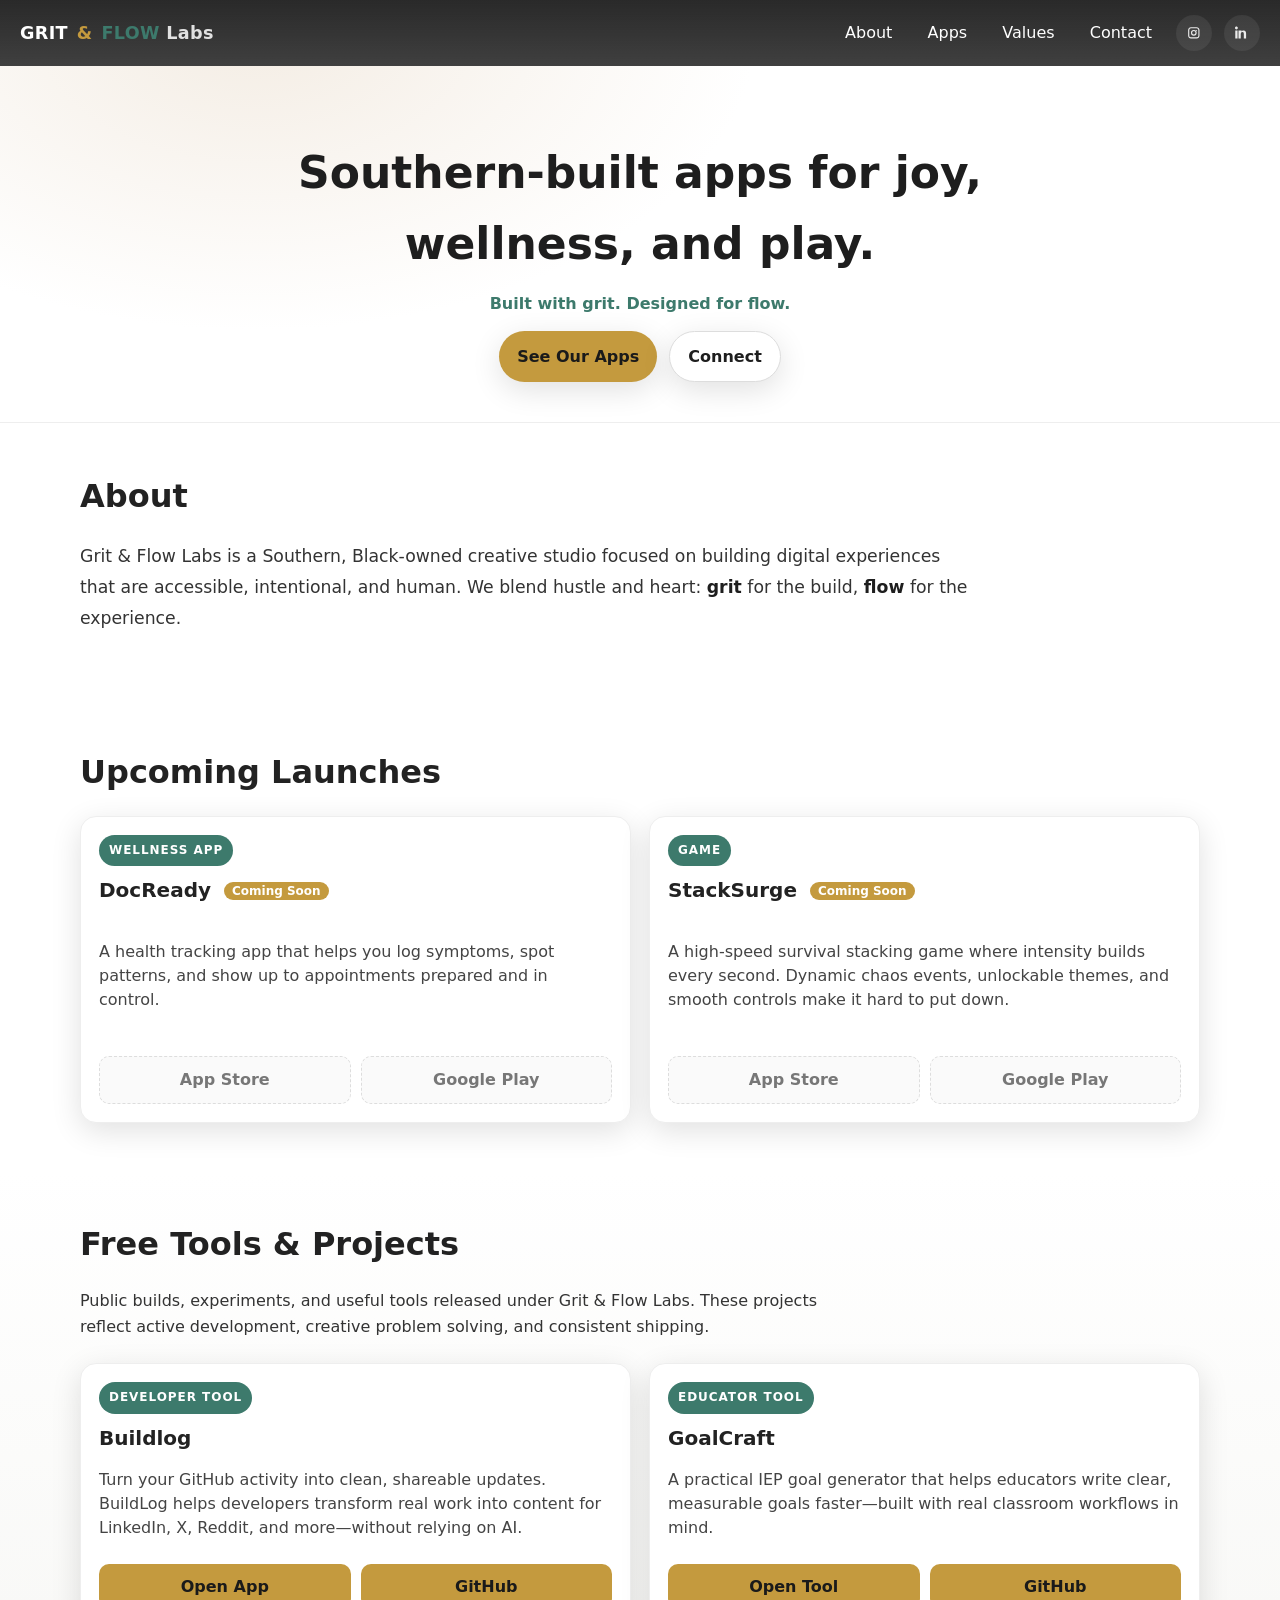
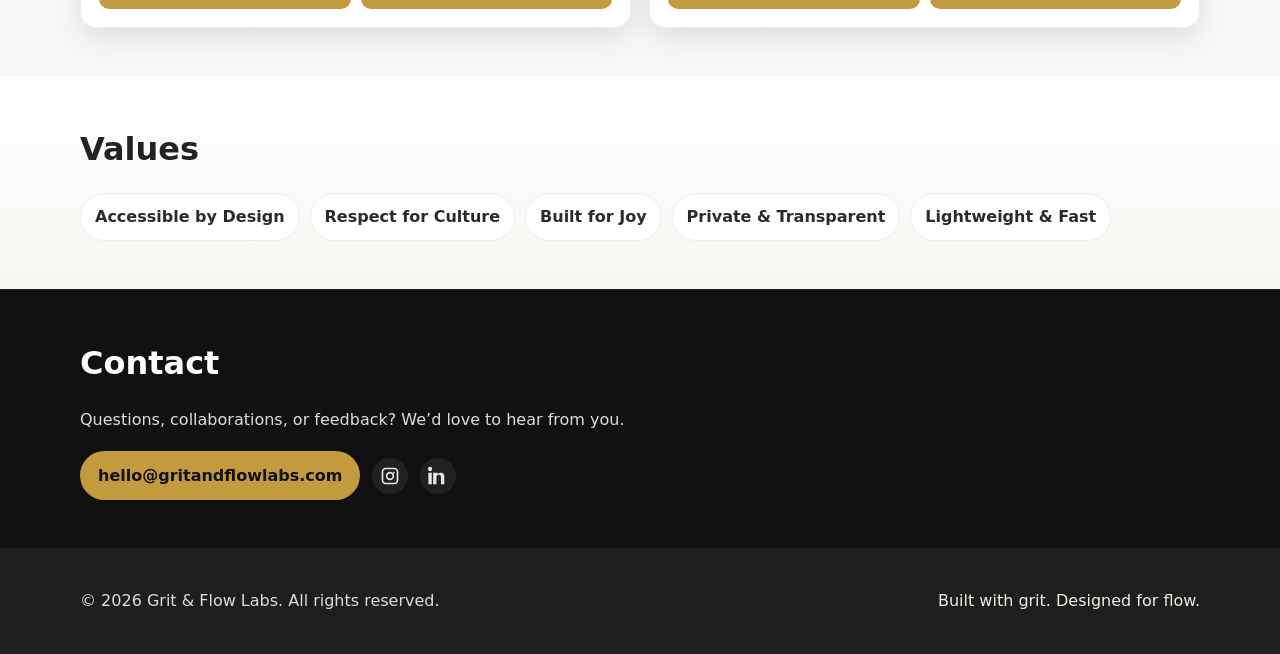
==== index.html @ 384235ba "Updated Goalcraft to live tool with links and active styling" ====
<!doctype html>
<html lang="en">
<head>
  <meta charset="utf-8" />
  <!-- Favicons / App Icons -->
<link rel="icon" type="image/png" sizes="32x32" href="favicon.png">
<link rel="icon" type="image/png" sizes="192x192" href="favicon.png">
<link rel="apple-touch-icon" href="favicon.png">
<meta name="theme-color" content="#1E1E1E">

  <meta name="viewport" content="width=device-width, initial-scale=1" />
  <title>Grit & Flow Labs</title>
  <meta name="description" content="Grit & Flow Labs — Southern-built apps for joy, wellness, and play. Built with grit. Designed for flow." />
  <meta property="og:title" content="Grit & Flow Labs" />
  <meta property="og:description" content="Built with grit. Designed for flow." />
  <meta property="og:type" content="website" />
  <meta property="og:image" content="icon-512.png" />
  <meta name="theme-color" content="#1E1E1E" />
  <link rel="icon" href="favicon.png.png" />
  <link rel="stylesheet" href="styles.css" />
</head>
<body>
  <header class="site-header">
  <a class="brand" href="#top" aria-label="Grit & Flow Labs home">
    <span class="wordmark">
      <strong>GRIT</strong>
      <span class="amp">&amp;</span>
      <span class="flow">FLOW</span>
      <span class="labs">Labs</span>
    </span>
  </a>

  <button class="nav-toggle" aria-expanded="false" aria-controls="nav">Menu</button>
  <nav id="nav" class="nav">
    <a href="#about">About</a>
    <a href="#launches">Apps</a>
    <a href="#values">Values</a>
    <a href="#contact">Contact</a>
    <div class="nav-socials">
  <!-- Instagram -->
  <a href="https://instagram.com/gritandflowlabs" target="_blank" rel="noopener" aria-label="Instagram">
    <svg width="20" height="20" viewBox="0 0 24 24" fill="currentColor">
      <path d="M7 2C4.243 2 2 4.243 2 7v10c0 2.757 2.243 5 5 5h10c2.757 
      0 5-2.243 5-5V7c0-2.757-2.243-5-5-5H7zm10 2a3 3 0 013 3v10a3 
      3 0 01-3 3H7a3 3 0 01-3-3V7a3 3 0 013-3h10zm-5 3a5 5 0 100 
      10 5 5 0 000-10zm0 2a3 3 0 110 6 3 3 0 010-6zm4.5-2a1 1 0 
      100 2 1 1 0 000-2z"/>
    </svg>
  </a>

  <!-- LinkedIn -->
  <a href="https://www.linkedin.com/company/grit-flow-labs" target="_blank" rel="noopener" aria-label="LinkedIn">
    <svg width="20" height="20" viewBox="0 0 24 24" fill="currentColor">
      <path d="M4.98 3.5C4.98 4.88 3.87 6 2.49 6S0 4.88 0 
      3.5 1.11 1 2.49 1s2.49 1.12 2.49 2.5zM.5 8h4v14h-4V8zm7.5 
      0h3.6v1.9h.05c.5-.9 1.7-1.9 3.5-1.9 3.7 0 4.4 2.4 4.4 
      5.5V22h-4v-7.5c0-1.8 0-4-2.5-4s-2.9 2-2.9 
      3.9V22h-4V8z"/>
    </svg>
  </a>
</div>
  </nav>
</header>

  </header>

  <main id="top">
    <section class="hero">
      <div class="hero-inner">
        <h1>Southern-built apps for joy, wellness, and play.</h1>
        <p class="tagline">Built with grit. Designed for flow.</p>
        <div class="actions">
          <a class="btn btn-gold" href="#launches">See Our Apps</a>
          <a class="btn btn-ghost" href="mailto:hello@gritandflowlabs.com">Connect</a>
        </div>
      </div>
    </section>

    <section id="about" class="section about">
      <div class="container">
        <h2>About</h2>
        <p>
          Grit &amp; Flow Labs is a Southern, Black-owned creative studio focused on building digital experiences that are accessible, intentional, and human. We blend hustle
          and heart: <em>grit</em> for the build, <em>flow</em> for the experience.
        </p>
      </div>
    </section>

    <section id="launches" class="section apps">
  <div class="container">
    <h2>Upcoming Launches</h2>
    <div class="grid launches-grid">
      <article class="card">
        <div class="card-badge">Wellness App</div>
        <h3>DocReady <span class="soon">Coming Soon</span></h3>
        <p>
          <p>
          A health tracking app that helps you log symptoms, spot patterns,
          and show up to appointments prepared and in control.
        </p>
        </p>
        <div class="store-buttons">
          <a class="store disabled" aria-disabled="true" title="Coming soon">App Store</a>
          <a class="store disabled" aria-disabled="true" title="Coming soon">Google Play</a>
        </div>
      </article>

      <article class="card">
        <div class="card-badge">Game</div>
        <h3>StackSurge <span class="soon">Coming Soon</span></h3>
        <p>
          <p>
             A high-speed survival stacking game where intensity builds every second.
            Dynamic chaos events, unlockable themes, and smooth controls make it hard to put down.
</p>
        </p>
        <div class="store-buttons">
          <a class="store disabled" aria-disabled="true" title="Coming soon">App Store</a>
          <a class="store disabled" aria-disabled="true" title="Coming soon">Google Play</a>
        </div>
      </article>
    </div>
  </div>
</section>

<section id="projects" class="section apps alt-section">
  <div class="container">
    <h2>Free Tools & Projects</h2>
    <p class="section-intro">
      Public builds, experiments, and useful tools released under Grit &amp; Flow Labs.
      These projects reflect active development, creative problem solving, and consistent shipping.
    </p>

    <div class="grid projects-grid">
      <article class="card">
        <div class="card-badge">Developer Tool</div>
        <h3>Buildlog</h3>
        <p>
        Turn your GitHub activity into clean, shareable updates. BuildLog helps
        developers transform real work into content for LinkedIn, X, Reddit,
        and more—without relying on AI.
        </p>

        <div class="store-buttons">
          <a class="store active" href="https://buildlog.one/" target="_blank">Open App</a>
          <a class="store active" href="https://github.com/SierraAdamsDev/buildlog" target="_blank">GitHub</a>
        </div>
      </article>

      <article class="card">
        <div class="card-badge">Educator Tool</div>
        <h3>GoalCraft</h3>
        <p>
           A practical IEP goal generator that helps educators write clear, measurable goals
          faster—built with real classroom workflows in mind.
        </p>
        <div class="store-buttons">
          <a class="store active" href="https://goalcraft.org/" target="_blank" rel="noopener">Open Tool</a>
          <a class="store active" href="https://github.com/SierraAdamsDev/goalcraft" target="_blank" rel="noopener">GitHub</a>
        </div>
      </article>
      </article>
    </div>
  </div>
</section>

    <section id="values" class="section values">
      <div class="container">
        <h2>Values</h2>
        <ul class="pill-list">
          <li>Accessible by Design</li>
          <li>Respect for Culture</li>
          <li>Built for Joy</li>
          <li>Private &amp; Transparent</li>
          <li>Lightweight &amp; Fast</li>
        </ul>
      </div>
    </section>

    <section id="contact" class="section contact">
      <div class="container">
        <h2>Contact</h2>
        <p>Questions, collaborations, or feedback? We’d love to hear from you.</p>
        <div class="contact-cta">
        <a class="btn btn-gold" href="mailto:hello@gritandflowlabs.com">hello@gritandflowlabs.com</a>
        <div class="nav-socials">
  <!-- Instagram -->
  <a href="https://instagram.com/gritandflowlabs" target="_blank" rel="noopener" aria-label="Instagram">
    <svg width="20" height="20" viewBox="0 0 24 24" fill="currentColor">
      <path d="M7 2C4.243 2 2 4.243 2 7v10c0 2.757 2.243 5 5 5h10c2.757 
      0 5-2.243 5-5V7c0-2.757-2.243-5-5-5H7zm10 2a3 3 0 013 3v10a3 
      3 0 01-3 3H7a3 3 0 01-3-3V7a3 3 0 013-3h10zm-5 3a5 5 0 100 
      10 5 5 0 000-10zm0 2a3 3 0 110 6 3 3 0 010-6zm4.5-2a1 1 0 
      100 2 1 1 0 000-2z"/>
    </svg>
  </a>

  <!-- LinkedIn -->
  <a href="https://www.linkedin.com/company/grit-flow-labs" target="_blank" rel="noopener" aria-label="LinkedIn">
    <svg width="20" height="20" viewBox="0 0 24 24" fill="currentColor">
      <path d="M4.98 3.5C4.98 4.88 3.87 6 2.49 6S0 4.88 0 
      3.5 1.11 1 2.49 1s2.49 1.12 2.49 2.5zM.5 8h4v14h-4V8zm7.5 
      0h3.6v1.9h.05c.5-.9 1.7-1.9 3.5-1.9 3.7 0 4.4 2.4 4.4 
      5.5V22h-4v-7.5c0-1.8 0-4-2.5-4s-2.9 2-2.9 
      3.9V22h-4V8z"/>
    </svg>
  </a>
</div>
      </div>
    </section>
  </main>

  <footer class="site-footer">
    <div class="container footer-inner">
      <p>&copy; <span id="year"></span> Grit &amp; Flow Labs. All rights reserved.</p>
      <p class="footer-tag">Built with grit. Designed for flow.</p>
    </div>
  </footer>

  <script src="script.js"></script>
</body>
</html>
---- styles.css ----
/* ========== Brand Tokens ========== */
:root{
  --charcoal:#1E1E1E;
  --gold:#C49A3E;
  --sage:#3D7A6C;
  --cream:#F4EDE4;
  --text:#222;
  --muted:#646464;
  --radius:16px;
  --shadow: 0 8px 30px rgba(0, 0, 0, 0.12);
}

*{box-sizing:border-box}
html,body{margin:0;padding:0}
body{
  font-family:ui-sans-serif, system-ui, -apple-system, Segoe UI, Roboto, "Helvetica Neue", Arial, "Noto Sans", "Apple Color Emoji", "Segoe UI Emoji";
  color:var(--text);
  background:#fff;
  line-height:1.6;
}

/* ===== Header / Nav ===== */
.site-header{
  position:sticky; top:0; z-index:50;
  display:flex; align-items:center; justify-content:space-between;
  gap:1rem; padding:14px 20px;
  background:linear-gradient(180deg, rgba(30,30,30,.95), rgba(30,30,30,.85));
  backdrop-filter: saturate(140%) blur(6px);
  color:#fff;
}
.brand {
  display: flex;
  align-items: center;
  justify-content: center;
  text-decoration: none;
  color: #fff;
}

.wordmark {
  letter-spacing: .02em;
  font-weight: 600;
  font-size: 1.1rem;
}

.wordmark strong { font-weight: 800; }
.wordmark .amp { color: var(--gold); padding: 0 .15rem; }
.wordmark .flow { color: var(--sage); font-weight: 700; }
.wordmark .labs { opacity: .85; font-weight: 600; }


.nav{display:flex; gap:.8rem; align-items:center}
.nav a{
  color:#fff; text-decoration:none; padding:.4rem .7rem; border-radius:999px;
}
.nav a:hover{background:rgba(255,255,255,.08)}
.nav .cta{background:var(--gold); color:#1a1a1a; font-weight:700}
.nav .cta:hover{filter:brightness(.95)}

.nav-toggle{display:none}

/* ===== Hero ===== */
.hero{
  background: radial-gradient(1000px 600px at 20% -10%, #F4EDE4 0%, #ffffff 50%) , linear-gradient(180deg, #ffffff, #ffffff);
  color:var(--charcoal);
  padding:92px 20px 56px;
  border-bottom:1px solid #eee;
}
.hero-inner{max-width:1100px; margin:0 auto; text-align:center}
.hero h1{font-size:clamp(28px, 4vw, 44px); margin:0 0 8px}
.tagline{color:var(--sage); font-weight:600; margin:0 0 20px}
.actions{display:flex; gap:12px; justify-content:center; flex-wrap:wrap}

.btn{
  display:inline-flex; align-items:center; justify-content:center;
  padding:12px 18px; border-radius:999px; text-decoration:none; font-weight:700;
  transition:transform .08s ease, box-shadow .2s ease;
  box-shadow: var(--shadow);
}
.btn:active{transform:translateY(1px)}
.btn-gold{background:var(--gold); color:#1a1a1a}
.btn-gold:hover{filter:brightness(.97)}
.btn-ghost{background:#fff; color:var(--charcoal); border:1px solid #ddd}
.btn-ghost:hover{background:#fafafa}

/* ===== Sections ===== */
.section{padding:64px 20px}
.container{max-width:1100px; margin:0 auto}
.section h2{font-size:clamp(22px, 3vw, 32px); margin:0 0 18px}
.section p{color:#333;}

.about p{
  max-width: 900px;
}
.section-intro{
  max-width: 760px;
}
.card p{
  max-width: none;
}

.about p em{font-style:normal; font-weight:700; color:var(--charcoal)}

.apps .grid{
  display:grid; gap:18px;
  grid-template-columns:repeat(auto-fit, minmax(260px,1fr));
}
.card{
  background:#fff; border:1px solid #eee; border-radius:var(--radius);
  padding:18px; box-shadow: var(--shadow);
}
.card-badge{
  display:inline-block; font-size:12px; font-weight:800; letter-spacing:.08em;
  text-transform:uppercase; color:#fff; background:var(--sage);
  padding:6px 10px; border-radius:999px; margin-bottom:8px;
}
.card h3{margin:0 0 6px; font-size:20px}
.card .soon{
  font-size:12px; color:#fff; background:var(--gold); padding:2px 8px; border-radius:999px;
  margin-left:6px; vertical-align:middle;
}
.card p{color:#444}
.store-buttons{display:flex; gap:8px; margin-top:12px}
.store{flex:1; text-align:center; padding:10px 12px; border-radius:10px; text-decoration:none; font-weight:700; border:1px dashed #ddd; color:#777; background:#fafafa}
.store.disabled{cursor:not-allowed}

.values{background:linear-gradient(180deg, #fff, #F9F7F3)}
.pill-list{display:flex; gap:10px; flex-wrap:wrap; padding:0; margin:8px 0 0; list-style:none}
.pill-list li{background:#fff; border:1px solid #eee; border-radius:999px; padding:10px 14px; font-weight:600; color:#2b2b2b}

.contact{background:#111; color:#fff; border-top:1px solid #222}
.contact .btn-gold{color:#111}
.contact .btn-ghost{background:transparent; color:#fff; border:1px solid rgba(255,255,255,.25)}
.contact .btn-ghost:hover{background:rgba(255,255,255,.06)}
.contact p{color:#ddd}

/* ===== Footer ===== */
.site-footer{background:var(--charcoal); color:#ddd; padding:24px 20px}
.footer-inner{display:flex; gap:10px; align-items:center; justify-content:space-between; flex-wrap:wrap}
.footer-tag{color:var(--cream)}

/* ===== Responsive Nav ===== */
@media (max-width: 860px){
  .nav{display:none}
  .nav.open{display:flex; position:absolute; top:64px; left:0; right:0; background:#111; padding:12px 16px; border-bottom:1px solid #222}
  .nav a{padding:10px 12px}
  .nav .cta{align-self:flex-start}
  .nav-toggle{
    display:inline-flex; align-items:center; justify-content:center;
    border:1px solid rgba(255,255,255,.35); background:transparent; color:#fff;
    padding:8px 12px; border-radius:10px; font-weight:700;
  }
}

/* ===== Utilities ===== */
.u-hidden{ display:none !important; }

 /*===== Mobile polish =====*/ 
@media (max-width: 640px){
  .site-header{ padding:10px 14px; }
  .brand{ justify-content:center; }
  .wordmark{ font-size:1rem; }  
  .nav.open{
    gap:.4rem;
    padding:12px 14px;
  }

  .hero{ padding:72px 16px 40px; text-align:center; }
  .hero h1{ font-size:clamp(24px, 6vw, 32px); }
  .tagline{ margin-bottom:16px; }

  .actions{ gap:10px; }
  .actions .btn{
    width:100%;
    max-width:420px;
    padding:14px 16px;
  }

  .section{ padding:48px 16px; }
  .container{ max-width:720px; }

  .apps .grid{ grid-template-columns:1fr; }
  .card{ padding:16px; }

  .pill-list{ gap:8px; }
  .pill-list li{ padding:9px 12px; }

  .contact .contact-cta{
    display:flex; flex-direction:column; gap:10px;
  }

  .footer-inner{
    flex-direction:column;
    align-items:flex-start;
    gap:6px;
  }
}


/* Contact section mobile polish */
@media (max-width: 640px){
  .contact .contact-cta{
    display: flex;
    flex-direction: column;
    gap: 16px;              /* more space between buttons */
    margin-top: 12px;
  }

  .contact .btn{
    width: 100%;
    max-width: 520px;
    align-self: stretch;    /* make both equal width */
  }
}


/* Very small devices */
@media (max-width: 380px){
  .wordmark{ font-size:.96rem; }
  .nav.open{ padding:10px 12px; }
  .btn{ padding:12px 14px; }
}

/* Make media scale safely if you add images/video later */
img, svg, video{ max-width:100%; height:auto; }

/* Hide header CTA on small screens */
@media (max-width: 640px){
  .nav .cta { display: none !important; }
}

/* Desktop: keep a single card centered and not super wide */
@media (min-width: 900px){
  /* hard cap the card width and center it */
  .apps .card{
    max-width: 720px;
    width: 100%;
    margin-inline: auto;
  }
}

/* Progressive enhancement: if the grid has only ONE card, make the grid itself that width */
@supports selector(.apps .grid:has(.card)){
  @media (min-width: 900px){
    .apps .grid:has(.card:only-child){
      grid-template-columns: minmax(0, 720px);
      justify-content: center;
    }
  }
}

/* MOBILE ENHANCED: stacked values with subtle depth + spacing */
@media (max-width:640px){
  .pill-list{
    display:flex;
    flex-direction:column;
    gap:14px;
    padding:0;
    margin-top:10px;
  }

  .pill-list li{
    width:100%;
    justify-content:center;
    padding:14px 18px;
    border-radius:18px;
    font-size:1.05rem;
    letter-spacing:0.3px;
    background:#fff;
    border:1px solid #eaeaea;
    box-shadow:0 1px 3px rgba(0,0,0,0.05);
    transition:transform 0.15s ease, box-shadow 0.15s ease;
  }

  /* Touch feedback for flow feel */
  .pill-list li:active{
    transform:scale(0.98);
    box-shadow:0 2px 6px rgba(0,0,0,0.08);
  }

  /* Optional accent highlight for “Built for Joy” */
  .pill-list li:nth-child(3){
    background:#f8f8f8;
    font-weight:600;
  }
}

/*Desktop*/
/* Section variants */
.alt-section{
  background: linear-gradient(180deg, #ffffff, #f8f8f6);
}

.section-intro{
  max-width: 760px;
  margin-bottom: 24px;
  color: #555;
}

/* Better desktop layout */
.launches-grid,
.projects-grid{
  display: grid;
  gap: 24px;
  grid-template-columns: repeat(auto-fit, minmax(280px, 1fr));
  align-items: stretch;
}

/* Card sizing */
.apps .card{
  width: 100%;
  max-width: 100%;
  min-height: 100%;
}

/* Desktop refinement for wider screens */
@media (min-width: 1200px){
  .container{
    max-width: 1200px;
  }

  .hero-inner{
    max-width: 1200px;
  }

  .hero h1{
    max-width: 900px;
    margin-inline: auto;
  }

  .launches-grid{
    grid-template-columns: repeat(2, minmax(0, 1fr));
  }

  .projects-grid{
    grid-template-columns: repeat(2, minmax(0, 1fr));
  }

  .apps .card{
    padding: 22px;
  }
}

/* Even larger desktop screens */
@media (min-width: 1440px){
  .container{
    max-width: 1280px;
  }

  .hero{
    padding-top: 110px;
    padding-bottom: 64px;
  }

  .section{
    padding: 72px 24px;
  }
}

/* Social link styling in nav */
.nav .social-link{
  color: #fff;
  text-decoration: none;
  padding: 0.4rem 0.7rem;
  border-radius: 999px;
}

.nav .social-link:hover{
  background: rgba(255,255,255,0.08);
}

/* Contact buttons spacing */
.contact-cta{
  display: flex;
  flex-wrap: wrap;
  gap: 12px;
  margin-top: 18px;
}

/* Mobile contact stack */
@media (max-width: 640px){
  .contact-cta{
    flex-direction: column;
    gap: 14px;
  }

  .contact .btn{
    width: 100%;
  }
}

/*Nav Icon*/
.nav-socials{
  display: flex;
  align-items: center;
  gap: 12px;
}

.nav-socials a{
  display: flex;
  align-items: center;
  justify-content: center;
  color: #fff;
  opacity: 0.9;
  transition: all 0.2s ease;
}

.nav-socials a:hover{
  opacity: 1;
  transform: translateY(-1px);
}

.nav-socials a{
  width: 36px;
  height: 36px;
  border-radius: 50%;
  background: rgba(255,255,255,0.08);
}

.nav-socials a:hover{
  background: rgba(255,255,255,0.15);
}

@media (max-width:640px){
  .nav-socials{
    gap: 10px;
  }

  .nav-socials a{
    width: 34px;
    height: 34px;
  }
}

/* ===== Desktop tightening ===== */
@media (min-width: 900px){
  .hero{
    padding: 72px 24px 40px;
  }

  .hero-inner{
    max-width: 980px;
  }

  .hero h1{
    margin-bottom: 12px;
  }

  .tagline{
    margin-bottom: 14px;
  }

  .section{
    padding: 48px 24px;
  }

  .container{
    max-width: 1120px;
  }

  /* About section should use the space better */
  .about .container{
    max-width: 1120px;
    display: block;
  }

  .about p{
    max-width: 900px;
    font-size: 1.08rem;
    line-height: 1.8;
  }
}

@media (min-width: 900px){
  .launches-grid,
  .projects-grid{
    gap: 20px;
  }

  .apps .card{
    padding: 20px;
  }
}

.launches-grid .card,
.projects-grid .card{
  display: flex;
  flex-direction: column;
  justify-content: space-between; /* KEY FIX */
  padding: 18px;
}

/* tighten spacing inside */
.launches-grid .card h3,
.projects-grid .card h3{
  margin-bottom: 6px;
}

.launches-grid .card p,
.projects-grid .card p{
  margin: 8px 0 12px;
  line-height: 1.5;
}

/* keep buttons consistent */
.store-buttons{
  display: flex;
  gap: 10px;
  margin-top: 12px;
}

.card-badge{
  align-self: flex-start;
}

/* Active buttons (for live products like BuildLog) */
.store.active{
  background: var(--gold);
  color: #1a1a1a;
  border: none;
}

.store.active:hover{
  filter: brightness(0.95);
}
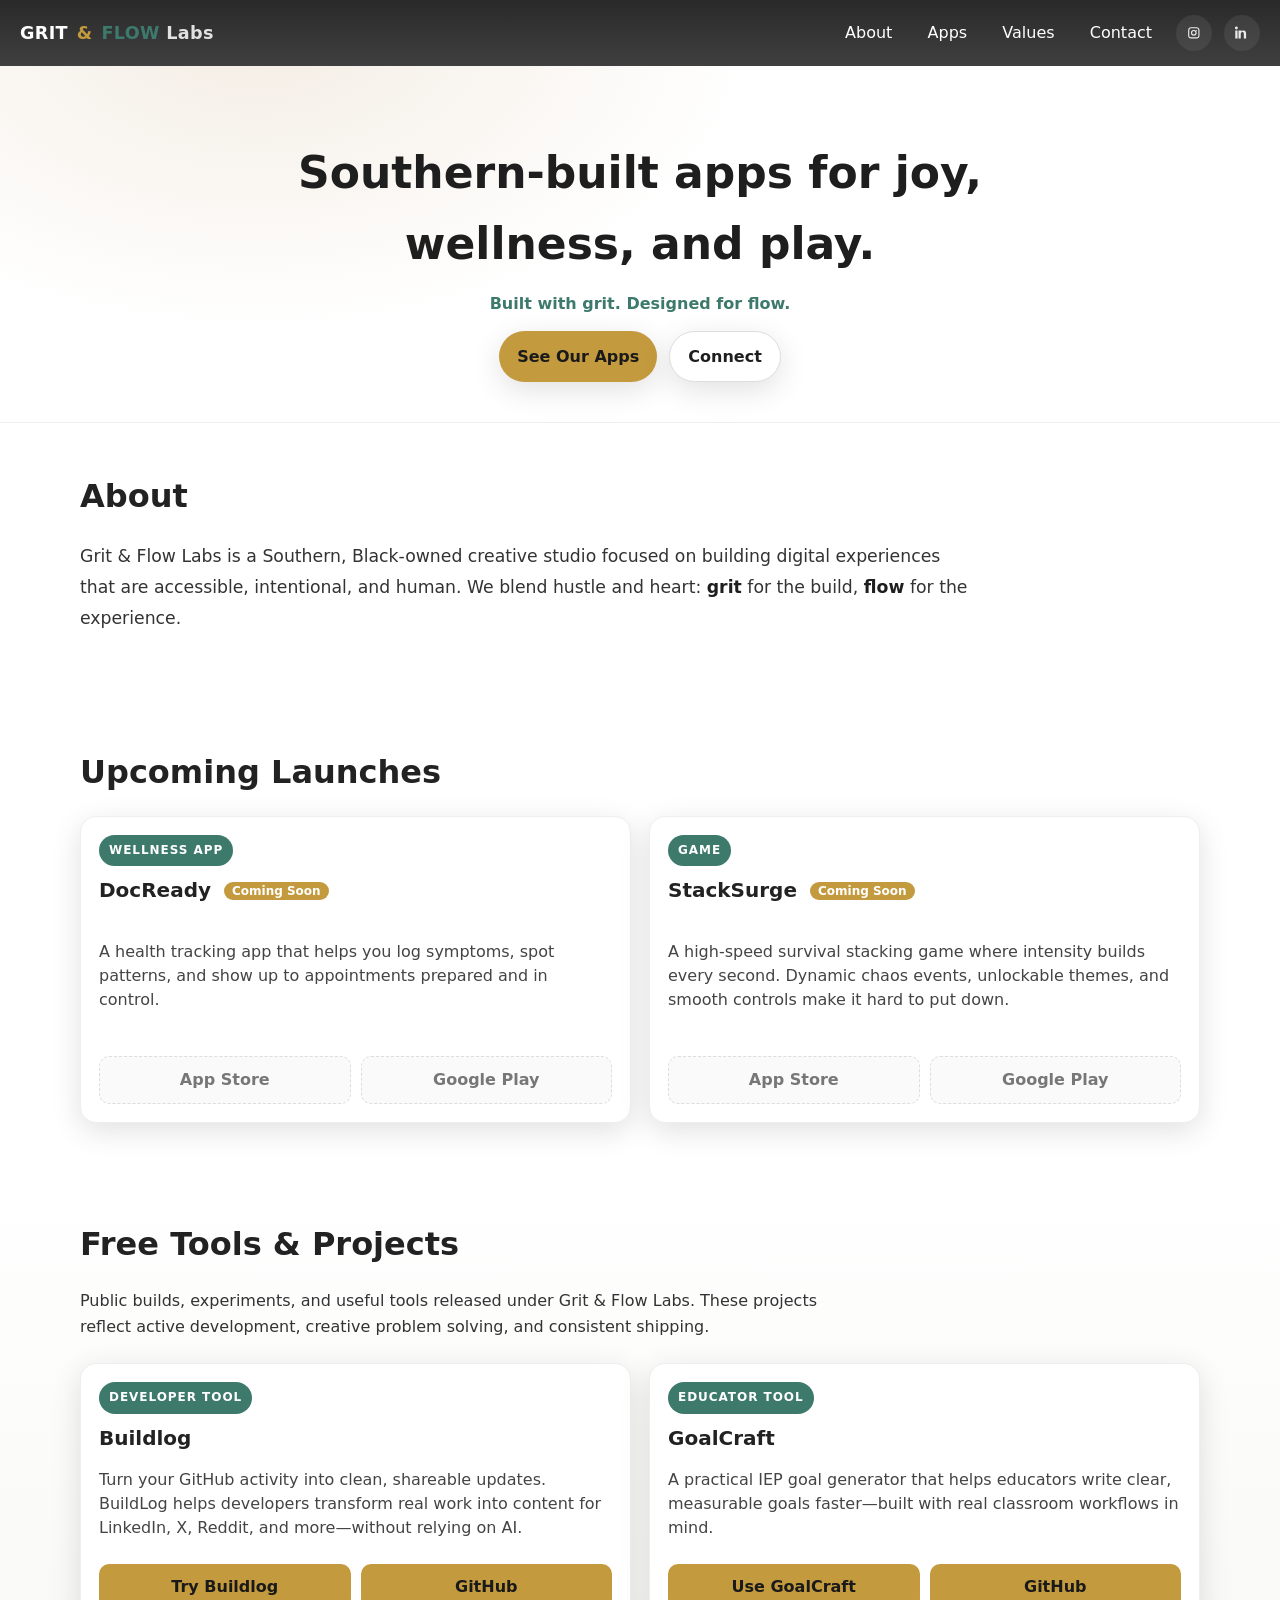
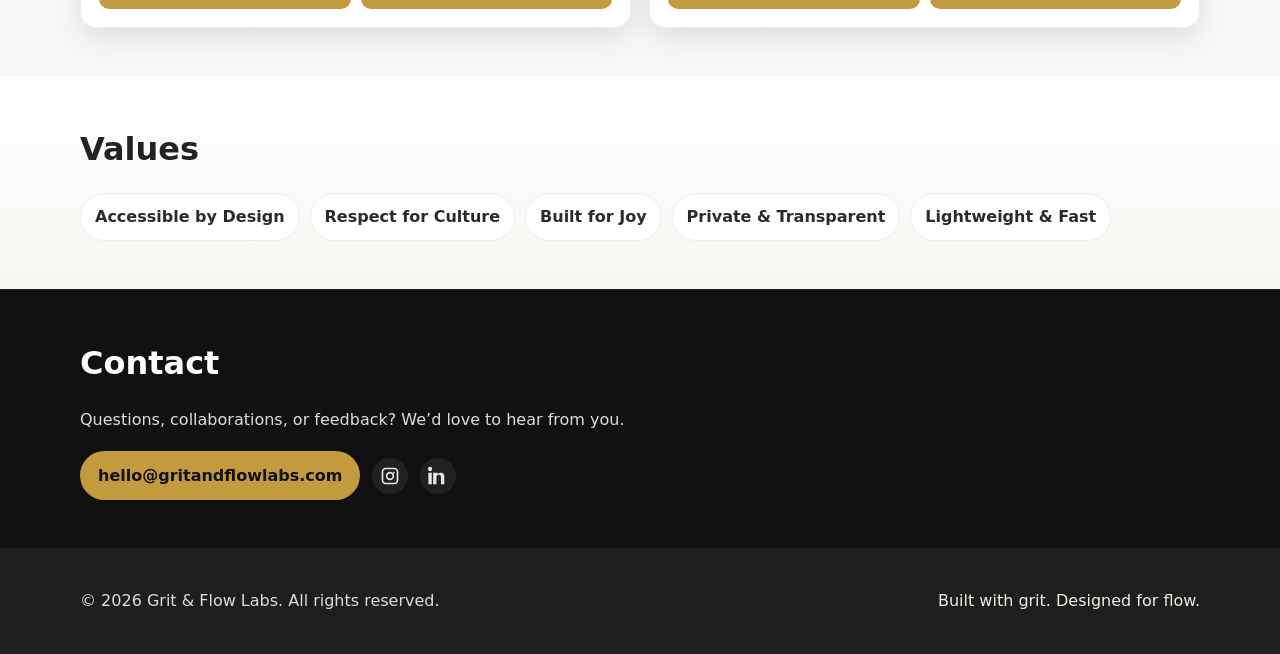
==== commit 9842d208: "Refine CTA language for live tools" ====
--- a/index.html
+++ b/index.html
@@ -142,7 +142,7 @@
         </p>
 
         <div class="store-buttons">
-          <a class="store active" href="https://buildlog.one/" target="_blank">Open App</a>
+          <a class="store active" href="https://buildlog.one/" target="_blank">Try Buildlog</a>
           <a class="store active" href="https://github.com/SierraAdamsDev/buildlog" target="_blank">GitHub</a>
         </div>
       </article>
@@ -155,7 +155,7 @@
           faster—built with real classroom workflows in mind.
         </p>
         <div class="store-buttons">
-          <a class="store active" href="https://goalcraft.org/" target="_blank" rel="noopener">Open Tool</a>
+          <a class="store active" href="https://goalcraft.org/" target="_blank" rel="noopener">Use GoalCraft</a>
           <a class="store active" href="https://github.com/SierraAdamsDev/goalcraft" target="_blank" rel="noopener">GitHub</a>
         </div>
       </article>
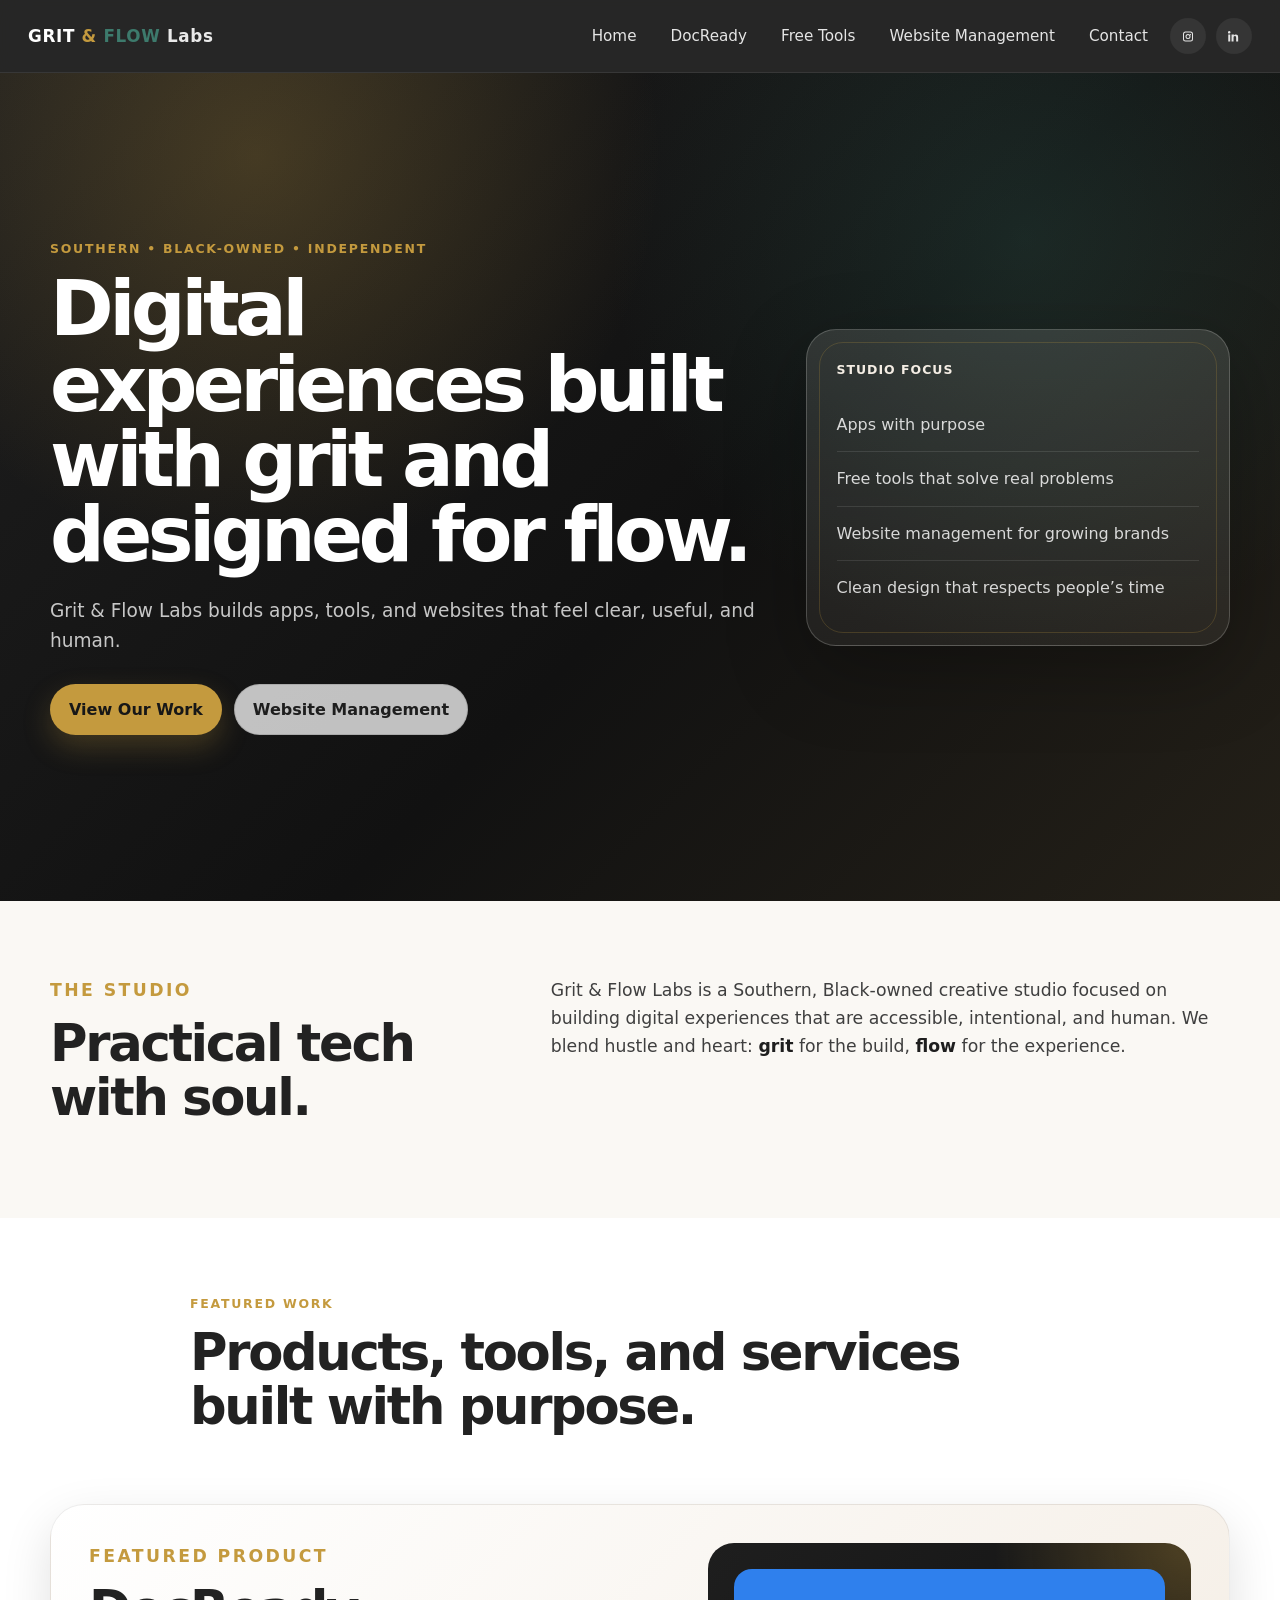
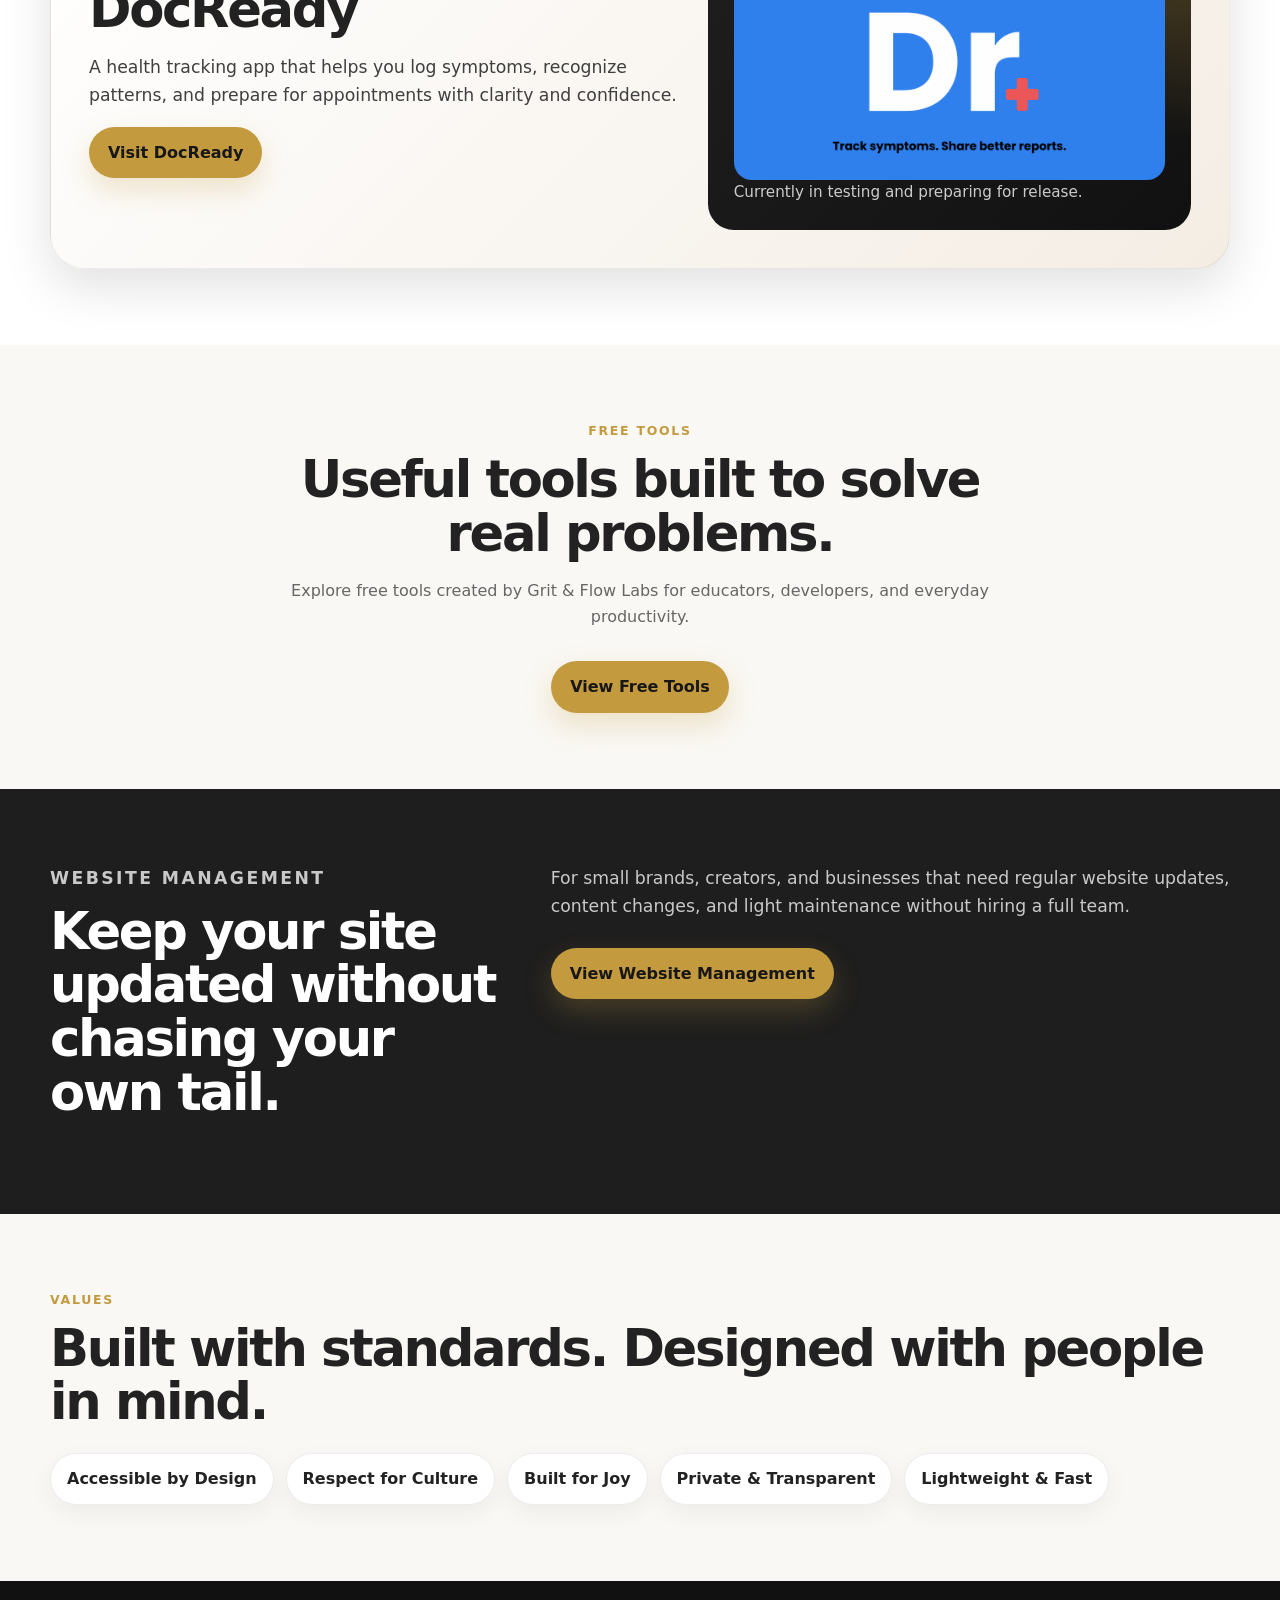
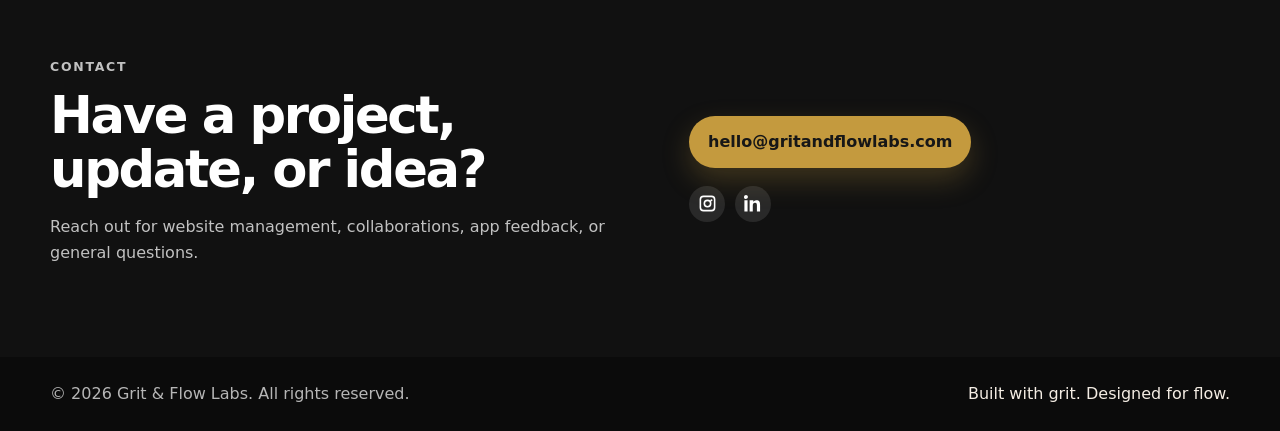
==== commit 06478adc: "added management page, UI overhaul, tool page" ====
--- a/index.html
+++ b/index.html
@@ -2,171 +2,232 @@
 <html lang="en">
 <head>
   <meta charset="utf-8" />
-  <!-- Favicons / App Icons -->
-<link rel="icon" type="image/png" sizes="32x32" href="favicon.png">
-<link rel="icon" type="image/png" sizes="192x192" href="favicon.png">
-<link rel="apple-touch-icon" href="favicon.png">
-<meta name="theme-color" content="#1E1E1E">
 
   <meta name="viewport" content="width=device-width, initial-scale=1" />
+
   <title>Grit & Flow Labs</title>
-  <meta name="description" content="Grit & Flow Labs — Southern-built apps for joy, wellness, and play. Built with grit. Designed for flow." />
+
+  <meta
+    name="description"
+    content="Grit & Flow Labs is a Southern, Black-owned creative studio building apps, tools, and websites with intention, care, and flow."
+  />
+
   <meta property="og:title" content="Grit & Flow Labs" />
-  <meta property="og:description" content="Built with grit. Designed for flow." />
+  <meta
+    property="og:description"
+    content="Apps, tools, and websites built with grit and designed for flow."
+  />
   <meta property="og:type" content="website" />
-  <meta property="og:image" content="icon-512.png" />
+  <meta property="og:image" content="favicon.png" />
+
+  <link rel="icon" type="image/png" href="favicon.png" />
+  <link rel="apple-touch-icon" href="favicon.png" />
   <meta name="theme-color" content="#1E1E1E" />
-  <link rel="icon" href="favicon.png.png" />
+
   <link rel="stylesheet" href="styles.css" />
 </head>
+
 <body>
   <header class="site-header">
-  <a class="brand" href="#top" aria-label="Grit & Flow Labs home">
-    <span class="wordmark">
-      <strong>GRIT</strong>
-      <span class="amp">&amp;</span>
-      <span class="flow">FLOW</span>
-      <span class="labs">Labs</span>
-    </span>
-  </a>
-
-  <button class="nav-toggle" aria-expanded="false" aria-controls="nav">Menu</button>
-  <nav id="nav" class="nav">
-    <a href="#about">About</a>
-    <a href="#launches">Apps</a>
-    <a href="#values">Values</a>
-    <a href="#contact">Contact</a>
-    <div class="nav-socials">
-  <!-- Instagram -->
-  <a href="https://instagram.com/gritandflowlabs" target="_blank" rel="noopener" aria-label="Instagram">
-    <svg width="20" height="20" viewBox="0 0 24 24" fill="currentColor">
-      <path d="M7 2C4.243 2 2 4.243 2 7v10c0 2.757 2.243 5 5 5h10c2.757 
-      0 5-2.243 5-5V7c0-2.757-2.243-5-5-5H7zm10 2a3 3 0 013 3v10a3 
-      3 0 01-3 3H7a3 3 0 01-3-3V7a3 3 0 013-3h10zm-5 3a5 5 0 100 
-      10 5 5 0 000-10zm0 2a3 3 0 110 6 3 3 0 010-6zm4.5-2a1 1 0 
-      100 2 1 1 0 000-2z"/>
-    </svg>
-  </a>
-
-  <!-- LinkedIn -->
-  <a href="https://www.linkedin.com/company/grit-flow-labs" target="_blank" rel="noopener" aria-label="LinkedIn">
-    <svg width="20" height="20" viewBox="0 0 24 24" fill="currentColor">
-      <path d="M4.98 3.5C4.98 4.88 3.87 6 2.49 6S0 4.88 0 
-      3.5 1.11 1 2.49 1s2.49 1.12 2.49 2.5zM.5 8h4v14h-4V8zm7.5 
-      0h3.6v1.9h.05c.5-.9 1.7-1.9 3.5-1.9 3.7 0 4.4 2.4 4.4 
-      5.5V22h-4v-7.5c0-1.8 0-4-2.5-4s-2.9 2-2.9 
-      3.9V22h-4V8z"/>
-    </svg>
-  </a>
+    <a class="brand" href="index.html" aria-label="Grit & Flow Labs home">
+      <span class="wordmark">
+        <strong>GRIT</strong>
+        <span class="amp">&amp;</span>
+        <span class="flow">FLOW</span>
+        <span class="labs">Labs</span>
+      </span>
+    </a>
+
+    <button class="nav-toggle" aria-expanded="false" aria-controls="nav">
+      Menu
+    </button>
+
+    <nav id="nav" class="nav">
+      <a href="index.html">Home</a>
+      <a href="#docready">DocReady</a>
+      <a href="tools.html">Free Tools</a>
+      <a href="website-management.html">Website Management</a>
+      <a href="#contact">Contact</a>
+
+      <div class="nav-socials" aria-label="Social links">
+        <a
+          href="https://instagram.com/gritandflowlabs"
+          target="_blank"
+          rel="noopener"
+          aria-label="Instagram"
+        >
+          <svg width="20" height="20" viewBox="0 0 24 24" fill="currentColor" aria-hidden="true">
+            <path d="M7 2h10a5 5 0 0 1 5 5v10a5 5 0 0 1-5 5H7a5 5 0 0 1-5-5V7a5 5 0 0 1 5-5Zm0 2a3 3 0 0 0-3 3v10a3 3 0 0 0 3 3h10a3 3 0 0 0 3-3V7a3 3 0 0 0-3-3H7Zm5 3a5 5 0 1 1 0 10 5 5 0 0 1 0-10Zm0 2a3 3 0 1 0 0 6 3 3 0 0 0 0-6Zm5-2.25a1.25 1.25 0 1 1 0 2.5 1.25 1.25 0 0 1 0-2.5Z" />
+          </svg>
+        </a>
+
+        <a
+          href="https://www.linkedin.com/company/grit-flow-labs"
+          target="_blank"
+          rel="noopener"
+          aria-label="LinkedIn"
+        >
+          <svg width="20" height="20" viewBox="0 0 24 24" fill="currentColor" aria-hidden="true">
+            <path d="M4.98 3.5A2.5 2.5 0 1 1 0 3.5a2.5 2.5 0 0 1 4.98 0ZM.5 8h4v14h-4V8Zm7.5 0h3.8v1.9h.05A4.16 4.16 0 0 1 15.6 8c4 0 4.7 2.6 4.7 6V22h-4v-7.1c0-1.7 0-3.9-2.4-3.9s-2.8 1.9-2.8 3.8V22h-4V8Z" />
+          </svg>
+        </a>
+      </div>
+    </nav>
+  </header>
+
+  <main id="top">
+    <section class="hero luxury-hero">
+      <div class="hero-grid">
+        <div class="hero-copy">
+          <p class="eyebrow">Southern • Black-Owned • Independent</p>
+
+          <h1>
+            Digital experiences built with grit and designed for flow.
+          </h1>
+
+          <p class="hero-text">
+            Grit &amp; Flow Labs builds apps, tools, and websites that feel clear,
+            useful, and human.
+          </p>
+
+          <div class="actions">
+            <a class="btn btn-gold" href="#work">View Our Work</a>
+            <a class="btn btn-ghost" href="website-management.html">
+              Website Management
+            </a>
+          </div>
+        </div>
+
+        <aside class="hero-panel" aria-label="Studio focus">
+          <p class="panel-label">Studio Focus</p>
+
+          <ul>
+            <li>Apps with purpose</li>
+            <li>Free tools that solve real problems</li>
+            <li>Website management for growing brands</li>
+            <li>Clean design that respects people’s time</li>
+          </ul>
+        </aside>
+      </div>
+    </section>
+
+    <section id="about" class="section brand-story">
+      <div class="container split">
+        <div>
+          <p class="eyebrow">The Studio</p>
+          <h2>Practical tech with soul.</h2>
+        </div>
+
+        <p>
+          Grit &amp; Flow Labs is a Southern, Black-owned creative studio focused
+          on building digital experiences that are accessible, intentional, and
+          human. We blend hustle and heart: <em>grit</em> for the build,
+          <em>flow</em> for the experience.
+        </p>
+      </div>
+    </section>
+
+    <section id="work" class="section work-section">
+      <div class="container section-heading">
+        <p class="eyebrow">Featured Work</p>
+        <h2>Products, tools, and services built with purpose.</h2>
+      </div>
+    </section>
+
+    <section id="docready" class="section feature-section">
+      <div class="container feature-card">
+        <div class="feature-content">
+          <p class="eyebrow">Featured Product</p>
+
+          <h2>DocReady</h2>
+
+          <p>
+            A health tracking app that helps you log symptoms, recognize
+            patterns, and prepare for appointments with clarity and confidence.
+          </p>
+
+          <div class="actions">
+            <a
+              class="btn btn-gold"
+              href="https://docready.io"
+              target="_blank"
+              rel="noopener"
+            >
+              Visit DocReady
+            </a>
+          </div>
+        </div>
+
+        <div class="feature-note">
+
+          <img
+            src="docready-feature.png"
+            alt="DocReady Feature Graphic"
+            class="feature-image"
+          />
+
+          <p class="feature-status">
+            Currently in testing and preparing for release.
+          </p>
+
 </div>
-  </nav>
-</header>
-
-  </header>
-
-  <main id="top">
-    <section class="hero">
-      <div class="hero-inner">
-        <h1>Southern-built apps for joy, wellness, and play.</h1>
-        <p class="tagline">Built with grit. Designed for flow.</p>
-        <div class="actions">
-          <a class="btn btn-gold" href="#launches">See Our Apps</a>
-          <a class="btn btn-ghost" href="mailto:hello@gritandflowlabs.com">Connect</a>
-        </div>
-      </div>
-    </section>
-
-    <section id="about" class="section about">
-      <div class="container">
-        <h2>About</h2>
-        <p>
-          Grit &amp; Flow Labs is a Southern, Black-owned creative studio focused on building digital experiences that are accessible, intentional, and human. We blend hustle
-          and heart: <em>grit</em> for the build, <em>flow</em> for the experience.
-        </p>
-      </div>
-    </section>
-
-    <section id="launches" class="section apps">
+      </div>
+    </section>
+
+    <section class="section tools-preview">
   <div class="container">
-    <h2>Upcoming Launches</h2>
-    <div class="grid launches-grid">
-      <article class="card">
-        <div class="card-badge">Wellness App</div>
-        <h3>DocReady <span class="soon">Coming Soon</span></h3>
-        <p>
-          <p>
-          A health tracking app that helps you log symptoms, spot patterns,
-          and show up to appointments prepared and in control.
-        </p>
-        </p>
-        <div class="store-buttons">
-          <a class="store disabled" aria-disabled="true" title="Coming soon">App Store</a>
-          <a class="store disabled" aria-disabled="true" title="Coming soon">Google Play</a>
-        </div>
-      </article>
-
-      <article class="card">
-        <div class="card-badge">Game</div>
-        <h3>StackSurge <span class="soon">Coming Soon</span></h3>
-        <p>
-          <p>
-             A high-speed survival stacking game where intensity builds every second.
-            Dynamic chaos events, unlockable themes, and smooth controls make it hard to put down.
-</p>
-        </p>
-        <div class="store-buttons">
-          <a class="store disabled" aria-disabled="true" title="Coming soon">App Store</a>
-          <a class="store disabled" aria-disabled="true" title="Coming soon">Google Play</a>
-        </div>
-      </article>
+
+    <div class="section-heading">
+      <p class="eyebrow">Free Tools</p>
+
+      <h2>
+        Useful tools built to solve real problems.
+      </h2>
+
+      <p>
+        Explore free tools created by Grit &amp; Flow Labs for educators,
+        developers, and everyday productivity.
+      </p>
     </div>
+
+    <div class="center-action">
+      <a class="btn btn-gold" href="tools.html">
+        View Free Tools
+      </a>
+    </div>
+
   </div>
 </section>
 
-<section id="projects" class="section apps alt-section">
-  <div class="container">
-    <h2>Free Tools & Projects</h2>
-    <p class="section-intro">
-      Public builds, experiments, and useful tools released under Grit &amp; Flow Labs.
-      These projects reflect active development, creative problem solving, and consistent shipping.
-    </p>
-
-    <div class="grid projects-grid">
-      <article class="card">
-        <div class="card-badge">Developer Tool</div>
-        <h3>Buildlog</h3>
-        <p>
-        Turn your GitHub activity into clean, shareable updates. BuildLog helps
-        developers transform real work into content for LinkedIn, X, Reddit,
-        and more—without relying on AI.
-        </p>
-
-        <div class="store-buttons">
-          <a class="store active" href="https://buildlog.one/" target="_blank">Try Buildlog</a>
-          <a class="store active" href="https://github.com/SierraAdamsDev/buildlog" target="_blank">GitHub</a>
-        </div>
-      </article>
-
-      <article class="card">
-        <div class="card-badge">Educator Tool</div>
-        <h3>GoalCraft</h3>
-        <p>
-           A practical IEP goal generator that helps educators write clear, measurable goals
-          faster—built with real classroom workflows in mind.
-        </p>
-        <div class="store-buttons">
-          <a class="store active" href="https://goalcraft.org/" target="_blank" rel="noopener">Use GoalCraft</a>
-          <a class="store active" href="https://github.com/SierraAdamsDev/goalcraft" target="_blank" rel="noopener">GitHub</a>
-        </div>
-      </article>
-      </article>
-    </div>
-  </div>
-</section>
-
-    <section id="values" class="section values">
+    <section class="section website-preview">
+      <div class="container split">
+        <div>
+          <p class="eyebrow">Website Management</p>
+          <h2>Keep your site updated without chasing your own tail.</h2>
+        </div>
+
+        <div>
+          <p>
+            For small brands, creators, and businesses that need regular website
+            updates, content changes, and light maintenance without hiring a full
+            team.
+          </p>
+
+          <div class="actions">
+            <a class="btn btn-gold" href="website-management.html">
+              View Website Management
+            </a>
+          </div>
+        </div>
+      </div>
+    </section>
+
+    <section class="section values">
       <div class="container">
-        <h2>Values</h2>
+        <p class="eyebrow">Values</p>
+
+        <h2>Built with standards. Designed with people in mind.</h2>
+
         <ul class="pill-list">
           <li>Accessible by Design</li>
           <li>Respect for Culture</li>
@@ -178,34 +239,47 @@
     </section>
 
     <section id="contact" class="section contact">
-      <div class="container">
-        <h2>Contact</h2>
-        <p>Questions, collaborations, or feedback? We’d love to hear from you.</p>
-        <div class="contact-cta">
-        <a class="btn btn-gold" href="mailto:hello@gritandflowlabs.com">hello@gritandflowlabs.com</a>
-        <div class="nav-socials">
-  <!-- Instagram -->
-  <a href="https://instagram.com/gritandflowlabs" target="_blank" rel="noopener" aria-label="Instagram">
-    <svg width="20" height="20" viewBox="0 0 24 24" fill="currentColor">
-      <path d="M7 2C4.243 2 2 4.243 2 7v10c0 2.757 2.243 5 5 5h10c2.757 
-      0 5-2.243 5-5V7c0-2.757-2.243-5-5-5H7zm10 2a3 3 0 013 3v10a3 
-      3 0 01-3 3H7a3 3 0 01-3-3V7a3 3 0 013-3h10zm-5 3a5 5 0 100 
-      10 5 5 0 000-10zm0 2a3 3 0 110 6 3 3 0 010-6zm4.5-2a1 1 0 
-      100 2 1 1 0 000-2z"/>
-    </svg>
-  </a>
-
-  <!-- LinkedIn -->
-  <a href="https://www.linkedin.com/company/grit-flow-labs" target="_blank" rel="noopener" aria-label="LinkedIn">
-    <svg width="20" height="20" viewBox="0 0 24 24" fill="currentColor">
-      <path d="M4.98 3.5C4.98 4.88 3.87 6 2.49 6S0 4.88 0 
-      3.5 1.11 1 2.49 1s2.49 1.12 2.49 2.5zM.5 8h4v14h-4V8zm7.5 
-      0h3.6v1.9h.05c.5-.9 1.7-1.9 3.5-1.9 3.7 0 4.4 2.4 4.4 
-      5.5V22h-4v-7.5c0-1.8 0-4-2.5-4s-2.9 2-2.9 
-      3.9V22h-4V8z"/>
-    </svg>
-  </a>
-</div>
+      <div class="container contact-grid">
+        <div>
+          <p class="eyebrow">Contact</p>
+
+          <h2>Have a project, update, or idea?</h2>
+
+          <p>
+            Reach out for website management, collaborations, app feedback, or
+            general questions.
+          </p>
+        </div>
+
+        <div class="contact-actions">
+          <a class="btn btn-gold" href="mailto:hello@gritandflowlabs.com">
+            hello@gritandflowlabs.com
+          </a>
+
+          <div class="nav-socials contact-socials" aria-label="Social links">
+            <a
+              href="https://instagram.com/gritandflowlabs"
+              target="_blank"
+              rel="noopener"
+              aria-label="Instagram"
+            >
+              <svg width="20" height="20" viewBox="0 0 24 24" fill="currentColor" aria-hidden="true">
+                <path d="M7 2h10a5 5 0 0 1 5 5v10a5 5 0 0 1-5 5H7a5 5 0 0 1-5-5V7a5 5 0 0 1 5-5Zm0 2a3 3 0 0 0-3 3v10a3 3 0 0 0 3 3h10a3 3 0 0 0 3-3V7a3 3 0 0 0-3-3H7Zm5 3a5 5 0 1 1 0 10 5 5 0 0 1 0-10Zm0 2a3 3 0 1 0 0 6 3 3 0 0 0 0-6Zm5-2.25a1.25 1.25 0 1 1 0 2.5 1.25 1.25 0 0 1 0-2.5Z" />
+              </svg>
+            </a>
+
+            <a
+              href="https://www.linkedin.com/company/grit-flow-labs"
+              target="_blank"
+              rel="noopener"
+              aria-label="LinkedIn"
+            >
+              <svg width="20" height="20" viewBox="0 0 24 24" fill="currentColor" aria-hidden="true">
+                <path d="M4.98 3.5A2.5 2.5 0 1 1 0 3.5a2.5 2.5 0 0 1 4.98 0ZM.5 8h4v14h-4V8Zm7.5 0h3.8v1.9h.05A4.16 4.16 0 0 1 15.6 8c4 0 4.7 2.6 4.7 6V22h-4v-7.1c0-1.7 0-3.9-2.4-3.9s-2.8 1.9-2.8 3.8V22h-4V8Z" />
+              </svg>
+            </a>
+          </div>
+        </div>
       </div>
     </section>
   </main>
@@ -219,4 +293,4 @@
 
   <script src="script.js"></script>
 </body>
-</html>
+</html>
--- a/styles.css
+++ b/styles.css
@@ -1,524 +1,870 @@
-/* ========== Brand Tokens ========== */
 :root{
   --charcoal:#1E1E1E;
+  --charcoal-2:#141414;
   --gold:#C49A3E;
   --sage:#3D7A6C;
   --cream:#F4EDE4;
+  --soft:#FAF8F4;
   --text:#222;
-  --muted:#646464;
-  --radius:16px;
-  --shadow: 0 8px 30px rgba(0, 0, 0, 0.12);
+  --muted:#666;
+  --line:rgba(30,30,30,.12);
+  --radius:22px;
+  --shadow:0 18px 50px rgba(0,0,0,.12);
 }
 
 *{box-sizing:border-box}
-html,body{margin:0;padding:0}
+
+html{
+  scroll-behavior:smooth;
+}
+
+html,body{
+  margin:0;
+  padding:0;
+}
+
 body{
-  font-family:ui-sans-serif, system-ui, -apple-system, Segoe UI, Roboto, "Helvetica Neue", Arial, "Noto Sans", "Apple Color Emoji", "Segoe UI Emoji";
+  font-family:ui-sans-serif, system-ui, -apple-system, BlinkMacSystemFont, "Segoe UI", sans-serif;
   color:var(--text);
+  background:var(--soft);
+  line-height:1.6;
+}
+
+a{
+  color:inherit;
+}
+
+/* Header */
+.site-header{
+  position:sticky;
+  top:0;
+  z-index:50;
+  display:flex;
+  align-items:center;
+  justify-content:space-between;
+  gap:20px;
+  padding:16px 28px;
+  background:rgba(20,20,20,.92);
+  backdrop-filter:blur(14px);
+  border-bottom:1px solid rgba(255,255,255,.08);
+  color:#fff;
+}
+
+.brand{
+  text-decoration:none;
+  color:#fff;
+  white-space:nowrap;
+}
+
+.wordmark{
+  font-size:1.05rem;
+  letter-spacing:.04em;
+  font-weight:700;
+}
+
+.wordmark strong{
+  font-weight:900;
+}
+
+.wordmark .amp{
+  color:var(--gold);
+}
+
+.wordmark .flow{
+  color:var(--sage);
+  font-weight:800;
+}
+
+.wordmark .labs{
+  opacity:.9;
+}
+
+.nav{
+  display:flex;
+  align-items:center;
+  gap:10px;
+}
+
+.nav a{
+  color:#fff;
+  text-decoration:none;
+  font-size:.95rem;
+  padding:8px 12px;
+  border-radius:999px;
+  opacity:.88;
+}
+
+.nav a:hover{
+  opacity:1;
+  background:rgba(255,255,255,.08);
+}
+
+.nav-socials{
+  display:flex;
+  align-items:center;
+  gap:10px;
+}
+
+.nav-socials a{
+  width:36px;
+  height:36px;
+  display:flex;
+  align-items:center;
+  justify-content:center;
+  border-radius:50%;
+  color:#fff;
+  background:rgba(255,255,255,.08);
+  transition:.2s ease;
+}
+
+.nav-socials a:hover{
+  background:rgba(255,255,255,.16);
+  transform:translateY(-1px);
+}
+
+.nav-socials svg{
+  width:19px;
+  height:19px;
+}
+
+.nav-toggle{
+  display:none;
+  border:1px solid rgba(255,255,255,.28);
+  background:transparent;
+  color:#fff;
+  border-radius:999px;
+  padding:8px 14px;
+  font-weight:700;
+}
+
+/* Shared */
+.container{
+  width:min(1180px, calc(100% - 40px));
+  margin-inline:auto;
+}
+
+.section{
+  padding:76px 0;
+}
+
+.eyebrow{
+  margin:0 0 12px;
+  color:var(--gold);
+  text-transform:uppercase;
+  letter-spacing:.14em;
+  font-size:.78rem;
+  font-weight:900;
+}
+
+h1,h2,h3,p{
+  margin-top:0;
+}
+
+h1{
+  font-size:clamp(2.6rem, 6vw, 5.8rem);
+  line-height:.98;
+  letter-spacing:-.06em;
+  margin-bottom:24px;
+}
+
+h2{
+  font-size:clamp(2rem, 4vw, 3.6rem);
+  line-height:1.05;
+  letter-spacing:-.045em;
+  margin-bottom:18px;
+}
+
+h3{
+  font-size:1.35rem;
+  line-height:1.1;
+  margin-bottom:10px;
+}
+
+p{
+  color:#3f3f3f;
+}
+
+.btn,
+.store{
+  display:inline-flex;
+  align-items:center;
+  justify-content:center;
+  min-height:46px;
+  padding:12px 18px;
+  border-radius:999px;
+  font-weight:850;
+  text-decoration:none;
+  transition:.2s ease;
+}
+
+.btn-gold,
+.store.active{
+  background:var(--gold);
+  color:#171717;
+  border:1px solid transparent;
+  box-shadow:0 12px 28px rgba(196,154,62,.25);
+}
+
+.btn-gold:hover,
+.store.active:hover{
+  filter:brightness(.96);
+  transform:translateY(-1px);
+}
+
+.btn-ghost{
+  background:rgba(255,255,255,.74);
+  color:var(--charcoal);
+  border:1px solid rgba(30,30,30,.14);
+}
+
+.btn-ghost:hover{
   background:#fff;
-  line-height:1.6;
-}
-
-/* ===== Header / Nav ===== */
-.site-header{
-  position:sticky; top:0; z-index:50;
-  display:flex; align-items:center; justify-content:space-between;
-  gap:1rem; padding:14px 20px;
-  background:linear-gradient(180deg, rgba(30,30,30,.95), rgba(30,30,30,.85));
-  backdrop-filter: saturate(140%) blur(6px);
-  color:#fff;
-}
-.brand {
-  display: flex;
-  align-items: center;
-  justify-content: center;
-  text-decoration: none;
-  color: #fff;
-}
-
-.wordmark {
-  letter-spacing: .02em;
-  font-weight: 600;
-  font-size: 1.1rem;
-}
-
-.wordmark strong { font-weight: 800; }
-.wordmark .amp { color: var(--gold); padding: 0 .15rem; }
-.wordmark .flow { color: var(--sage); font-weight: 700; }
-.wordmark .labs { opacity: .85; font-weight: 600; }
-
-
-.nav{display:flex; gap:.8rem; align-items:center}
-.nav a{
-  color:#fff; text-decoration:none; padding:.4rem .7rem; border-radius:999px;
-}
-.nav a:hover{background:rgba(255,255,255,.08)}
-.nav .cta{background:var(--gold); color:#1a1a1a; font-weight:700}
-.nav .cta:hover{filter:brightness(.95)}
-
-.nav-toggle{display:none}
-
-/* ===== Hero ===== */
-.hero{
-  background: radial-gradient(1000px 600px at 20% -10%, #F4EDE4 0%, #ffffff 50%) , linear-gradient(180deg, #ffffff, #ffffff);
+  transform:translateY(-1px);
+}
+
+.actions,
+.store-buttons{
+  display:flex;
+  flex-wrap:wrap;
+  gap:12px;
+}
+
+/* Hero */
+.luxury-hero{
+  min-height:calc(100vh - 72px);
+  display:flex;
+  align-items:center;
+  padding:96px 0;
+  background:
+    radial-gradient(circle at 80% 20%, rgba(61,122,108,.22), transparent 34%),
+    radial-gradient(circle at 20% 10%, rgba(196,154,62,.25), transparent 32%),
+    linear-gradient(135deg, var(--charcoal), #111 55%, #242018);
+  color:#fff;
+  overflow:hidden;
+}
+
+.hero-grid{
+  width:min(1180px, calc(100% - 40px));
+  margin-inline:auto;
+  display:grid;
+  grid-template-columns:minmax(0,1.25fr) minmax(320px,.75fr);
+  align-items:center;
+  gap:48px;
+}
+
+.hero-text{
+  max-width:760px;
+  color:rgba(255,255,255,.76);
+  font-size:1.16rem;
+  margin-bottom:28px;
+}
+
+.hero-panel{
+  position:relative;
+  padding:30px;
+  border-radius:30px;
+  background:linear-gradient(180deg, rgba(250,248,244,.12), rgba(250,248,244,.06));
+  border:1px solid rgba(250,248,244,.2);
+  box-shadow:0 24px 80px rgba(0,0,0,.28);
+}
+
+.hero-panel::before{
+  content:"";
+  position:absolute;
+  inset:12px;
+  border-radius:24px;
+  border:1px solid rgba(196,154,62,.22);
+  pointer-events:none;
+}
+
+.panel-label{
+  color:var(--cream);
+  font-weight:900;
+  letter-spacing:.08em;
+  text-transform:uppercase;
+  font-size:.78rem;
+}
+
+.hero-panel ul{
+  list-style:none;
+  padding:0;
+  margin:18px 0 0;
+}
+
+.hero-panel li{
+  padding:14px 0;
+  color:rgba(255,255,255,.82);
+  border-bottom:1px solid rgba(255,255,255,.1);
+}
+
+.hero-panel li:last-child{
+  border-bottom:0;
+}
+
+/* Brand story */
+.brand-story{
+  background:var(--soft);
+}
+
+.split{
+  display:grid;
+  grid-template-columns:.8fr 1.2fr;
+  gap:48px;
+  align-items:start;
+}
+
+.split p{
+  font-size:1.08rem;
+  max-width:850px;
+}
+
+.split em{
+  font-style:normal;
   color:var(--charcoal);
-  padding:92px 20px 56px;
-  border-bottom:1px solid #eee;
-}
-.hero-inner{max-width:1100px; margin:0 auto; text-align:center}
-.hero h1{font-size:clamp(28px, 4vw, 44px); margin:0 0 8px}
-.tagline{color:var(--sage); font-weight:600; margin:0 0 20px}
-.actions{display:flex; gap:12px; justify-content:center; flex-wrap:wrap}
-
-.btn{
-  display:inline-flex; align-items:center; justify-content:center;
-  padding:12px 18px; border-radius:999px; text-decoration:none; font-weight:700;
-  transition:transform .08s ease, box-shadow .2s ease;
-  box-shadow: var(--shadow);
-}
-.btn:active{transform:translateY(1px)}
-.btn-gold{background:var(--gold); color:#1a1a1a}
-.btn-gold:hover{filter:brightness(.97)}
-.btn-ghost{background:#fff; color:var(--charcoal); border:1px solid #ddd}
-.btn-ghost:hover{background:#fafafa}
-
-/* ===== Sections ===== */
-.section{padding:64px 20px}
-.container{max-width:1100px; margin:0 auto}
-.section h2{font-size:clamp(22px, 3vw, 32px); margin:0 0 18px}
-.section p{color:#333;}
-
-.about p{
-  max-width: 900px;
-}
-.section-intro{
-  max-width: 760px;
-}
+  font-weight:900;
+}
+
+/* Work intro */
+.work-section{
+  padding-bottom:24px;
+  background:#fff;
+}
+
+.section-heading{
+  max-width:900px;
+}
+
+.section-heading p:not(.eyebrow){
+  max-width:760px;
+  color:var(--muted);
+}
+
+/* DocReady */
+.feature-section{
+  background:#fff;
+  padding-top:28px;
+}
+
+.feature-card{
+  display:grid;
+  grid-template-columns:1.1fr .9fr;
+  gap:28px;
+  padding:38px;
+  border-radius:34px;
+  background:
+    linear-gradient(135deg, #fff, var(--cream));
+  border:1px solid rgba(30,30,30,.08);
+  box-shadow:var(--shadow);
+}
+
+.feature-content p{
+  max-width:680px;
+  font-size:1.08rem;
+}
+
+.feature-note{
+  display:flex;
+  flex-direction:column;
+  justify-content:flex-end;
+  min-height:260px;
+  padding:26px;
+  border-radius:26px;
+  background:
+    radial-gradient(circle at top right, rgba(196,154,62,.32), transparent 35%),
+    linear-gradient(135deg, var(--charcoal), #111);
+  color:#fff;
+}
+
+.feature-note span{
+  width:max-content;
+  background:rgba(61,122,108,.95);
+  color:#fff;
+  border-radius:999px;
+  padding:8px 12px;
+  font-size:.78rem;
+  text-transform:uppercase;
+  letter-spacing:.1em;
+  font-weight:900;
+  margin-bottom:auto;
+}
+
+.feature-note p{
+  color:rgba(255,255,255,.78);
+  margin:0;
+}
+
+/* Tools preview */
+.tools-preview{
+  text-align:center;
+}
+
+.tools-preview .section-heading{
+  max-width:700px;
+  margin:0 auto;
+}
+
+.tools-preview .center-action{
+  margin-top:32px;
+}
+.projects-grid{
+  display:grid;
+  grid-template-columns:repeat(2, minmax(0,1fr));
+  gap:22px;
+  margin-top:28px;
+}
+
+.card{
+  display:flex;
+  flex-direction:column;
+  align-items:flex-start;
+  justify-content:space-between;
+  gap:12px;
+  padding:26px;
+  border-radius:26px;
+  background:#fff;
+  border:1px solid rgba(30,30,30,.08);
+  box-shadow:0 12px 34px rgba(0,0,0,.08);
+}
+
+.card-badge{
+  display:inline-flex;
+  align-items:center;
+  width:max-content;
+  padding:7px 11px;
+  border-radius:999px;
+  background:var(--sage);
+  color:#fff;
+  text-transform:uppercase;
+  letter-spacing:.1em;
+  font-size:.72rem;
+  font-weight:900;
+}
+
 .card p{
-  max-width: none;
-}
-
-.about p em{font-style:normal; font-weight:700; color:var(--charcoal)}
-
-.apps .grid{
-  display:grid; gap:18px;
-  grid-template-columns:repeat(auto-fit, minmax(260px,1fr));
-}
-.card{
-  background:#fff; border:1px solid #eee; border-radius:var(--radius);
-  padding:18px; box-shadow: var(--shadow);
-}
-.card-badge{
-  display:inline-block; font-size:12px; font-weight:800; letter-spacing:.08em;
-  text-transform:uppercase; color:#fff; background:var(--sage);
-  padding:6px 10px; border-radius:999px; margin-bottom:8px;
-}
-.card h3{margin:0 0 6px; font-size:20px}
-.card .soon{
-  font-size:12px; color:#fff; background:var(--gold); padding:2px 8px; border-radius:999px;
-  margin-left:6px; vertical-align:middle;
-}
-.card p{color:#444}
-.store-buttons{display:flex; gap:8px; margin-top:12px}
-.store{flex:1; text-align:center; padding:10px 12px; border-radius:10px; text-decoration:none; font-weight:700; border:1px dashed #ddd; color:#777; background:#fafafa}
-.store.disabled{cursor:not-allowed}
-
-.values{background:linear-gradient(180deg, #fff, #F9F7F3)}
-.pill-list{display:flex; gap:10px; flex-wrap:wrap; padding:0; margin:8px 0 0; list-style:none}
-.pill-list li{background:#fff; border:1px solid #eee; border-radius:999px; padding:10px 14px; font-weight:600; color:#2b2b2b}
-
-.contact{background:#111; color:#fff; border-top:1px solid #222}
-.contact .btn-gold{color:#111}
-.contact .btn-ghost{background:transparent; color:#fff; border:1px solid rgba(255,255,255,.25)}
-.contact .btn-ghost:hover{background:rgba(255,255,255,.06)}
-.contact p{color:#ddd}
-
-/* ===== Footer ===== */
-.site-footer{background:var(--charcoal); color:#ddd; padding:24px 20px}
-.footer-inner{display:flex; gap:10px; align-items:center; justify-content:space-between; flex-wrap:wrap}
-.footer-tag{color:var(--cream)}
-
-/* ===== Responsive Nav ===== */
-@media (max-width: 860px){
-  .nav{display:none}
-  .nav.open{display:flex; position:absolute; top:64px; left:0; right:0; background:#111; padding:12px 16px; border-bottom:1px solid #222}
-  .nav a{padding:10px 12px}
-  .nav .cta{align-self:flex-start}
+  color:#555;
+}
+
+.store-buttons{
+  margin-top:auto;
+}
+
+.store{
+  flex:none;
+  min-width:180px;
+  text-align:center;
+}
+
+.projects-grid .store-buttons{
+  justify-content:flex-start;
+}
+
+.center-action{
+  display:flex;
+  justify-content:center;
+  margin-top:30px;
+}
+
+/* Website preview */
+.website-preview{
+  background:var(--charcoal);
+  color:#fff;
+}
+
+.website-preview p{
+  color:rgba(255,255,255,.76);
+}
+
+.website-preview .btn-gold{
+  margin-top:10px;
+}
+
+/*Tools*/
+.small-hero{
+  min-height:auto;
+  padding:70px 0 30px;
+}
+
+.small-hero .container{
+  max-width:1000px;
+}
+
+.tools-page-grid{
+  padding-top:10px;
+}
+
+.small-hero .hero-text{
+  color:var(--muted);
+}
+
+/*Website Management*/
+.management-hero .hero-text{
+  max-width:760px;
+}
+
+.pricing-grid{
+  display:grid;
+  grid-template-columns:repeat(3, minmax(0, 1fr));
+  gap:22px;
+  margin-top:30px;
+}
+
+.price-card{
+  padding:28px;
+  border-radius:26px;
+  background:#fff;
+  border:1px solid rgba(30,30,30,.08);
+  box-shadow:0 12px 34px rgba(0,0,0,.08);
+}
+
+.price-label{
+  color:var(--gold);
+  text-transform:uppercase;
+  letter-spacing:.12em;
+  font-size:.78rem;
+  font-weight:900;
+}
+
+.price-card h3{
+  font-size:2rem;
+  margin-bottom:12px;
+}
+
+.price-card ul{
+  padding-left:20px;
+  margin:20px 0 24px;
+}
+
+.price-card li{
+  margin-bottom:8px;
+  color:#444;
+}
+
+.featured-price{
+  background:
+    radial-gradient(circle at top right, rgba(196,154,62,.22), transparent 34%),
+    linear-gradient(135deg, #fff, var(--cream));
+  border:1px solid rgba(196,154,62,.35);
+}
+
+.update-section{
+  background:#fff;
+}
+
+.update-card{
+  display:grid;
+  grid-template-columns:.85fr 1.15fr;
+  gap:34px;
+  padding:34px;
+  border-radius:34px;
+  background:var(--soft);
+  border:1px solid rgba(30,30,30,.08);
+  box-shadow:var(--shadow);
+}
+
+.update-form{
+  display:grid;
+  gap:16px;
+}
+
+.update-form label{
+  display:grid;
+  gap:7px;
+  font-weight:800;
+  color:var(--charcoal);
+}
+
+.update-form input,
+.update-form select,
+.update-form textarea{
+  width:100%;
+  border:1px solid rgba(30,30,30,.14);
+  border-radius:14px;
+  padding:12px 14px;
+  font:inherit;
+  background:#fff;
+  color:var(--text);
+}
+
+.update-form input:focus,
+.update-form select:focus,
+.update-form textarea:focus{
+  outline:2px solid rgba(196,154,62,.35);
+  border-color:var(--gold);
+}
+
+.update-form textarea{
+  resize:vertical;
+}
+
+@media (max-width:980px){
+  .pricing-grid,
+  .update-card{
+    grid-template-columns:1fr;
+  }
+}
+
+@media (max-width:640px){
+  .price-card,
+  .update-card{
+    padding:22px;
+    border-radius:22px;
+  }
+
+  .price-card h3{
+    font-size:1.7rem;
+  }
+}
+
+/* Values */
+.values{
+  background:var(--soft);
+}
+
+.pill-list{
+  display:flex;
+  flex-wrap:wrap;
+  gap:12px;
+  padding:0;
+  margin:24px 0 0;
+  list-style:none;
+}
+
+.pill-list li{
+  padding:12px 16px;
+  border-radius:999px;
+  background:#fff;
+  border:1px solid rgba(30,30,30,.08);
+  font-weight:800;
+  box-shadow:0 8px 24px rgba(0,0,0,.05);
+}
+
+/* Contact */
+.contact{
+  background:#111;
+  color:#fff;
+}
+
+.contact p{
+  color:rgba(255,255,255,.74);
+}
+
+.contact-grid{
+  display:grid;
+  grid-template-columns:1fr .9fr;
+  gap:38px;
+  align-items:center;
+}
+
+.contact-actions{
+  display:flex;
+  flex-direction:column;
+  align-items:flex-start;
+  gap:18px;
+}
+
+.contact-socials a{
+  background:rgba(255,255,255,.1);
+}
+
+/* Footer */
+.site-footer{
+  background:#0b0b0b;
+  color:rgba(255,255,255,.75);
+  padding:24px 0;
+}
+
+.footer-inner{
+  display:flex;
+  justify-content:space-between;
+  gap:14px;
+  align-items:center;
+  flex-wrap:wrap;
+}
+
+.footer-inner p{
+  color:rgba(255,255,255,.7);
+  margin:0;
+}
+
+.footer-tag{
+  color:var(--cream) !important;
+}
+
+/* Motion */
+.hero-copy,
+.hero-panel,
+.section{
+  animation:fadeUp .55s ease both;
+}
+
+@keyframes fadeUp{
+  from{
+    opacity:0;
+    transform:translateY(14px);
+  }
+  to{
+    opacity:1;
+    transform:translateY(0);
+  }
+}
+
+.feature-image{
+  width:100%;
+  border-radius:18px;
+  display:block;
+}
+
+.feature-status{
+  margin-top:14px;
+  color:rgba(255,255,255,.8);
+  font-size:.95rem;
+}
+
+/* Tablet */
+@media (max-width:980px){
+  .hero-grid,
+  .split,
+  .feature-card,
+  .contact-grid{
+    grid-template-columns:1fr;
+  }
+
+  .luxury-hero{
+    min-height:auto;
+    padding:86px 0;
+  }
+
+  .hero-panel{
+    max-width:640px;
+  }
+
+  .feature-note{
+    min-height:220px;
+  }
+
+  .projects-grid{
+    grid-template-columns:1fr;
+  }
+}
+
+/* Mobile nav */
+@media (max-width:860px){
+  .site-header{
+    padding:12px 16px;
+  }
+
   .nav-toggle{
-    display:inline-flex; align-items:center; justify-content:center;
-    border:1px solid rgba(255,255,255,.35); background:transparent; color:#fff;
-    padding:8px 12px; border-radius:10px; font-weight:700;
-  }
-}
-
-/* ===== Utilities ===== */
-.u-hidden{ display:none !important; }
-
- /*===== Mobile polish =====*/ 
-@media (max-width: 640px){
-  .site-header{ padding:10px 14px; }
-  .brand{ justify-content:center; }
-  .wordmark{ font-size:1rem; }  
+    display:inline-flex;
+  }
+
+  .nav{
+    display:none;
+  }
+
   .nav.open{
-    gap:.4rem;
+    position:absolute;
+    top:62px;
+    left:12px;
+    right:12px;
+    display:flex;
+    flex-direction:column;
+    align-items:stretch;
+    gap:8px;
+    padding:14px;
+    border-radius:22px;
+    background:#111;
+    border:1px solid rgba(255,255,255,.12);
+    box-shadow:0 18px 40px rgba(0,0,0,.28);
+  }
+
+  .nav.open a{
     padding:12px 14px;
   }
 
-  .hero{ padding:72px 16px 40px; text-align:center; }
-  .hero h1{ font-size:clamp(24px, 6vw, 32px); }
-  .tagline{ margin-bottom:16px; }
-
-  .actions{ gap:10px; }
-  .actions .btn{
+  .nav.open .nav-socials{
+    padding:8px 4px 2px;
+  }
+}
+
+/* Mobile */
+@media (max-width:640px){
+  .container,
+  .hero-grid{
+    width:min(100% - 28px, 1180px);
+  }
+
+  .section{
+    padding:56px 0;
+  }
+
+  .luxury-hero{
+    padding:70px 0 58px;
+  }
+
+  h1{
+    font-size:clamp(2.45rem, 14vw, 4rem);
+  }
+
+  h2{
+    font-size:clamp(1.9rem, 9vw, 2.8rem);
+  }
+
+  .hero-text{
+    font-size:1rem;
+  }
+
+  .actions,
+  .store-buttons{
+    flex-direction:column;
+  }
+
+  .btn,
+  .store{
     width:100%;
-    max-width:420px;
-    padding:14px 16px;
-  }
-
-  .section{ padding:48px 16px; }
-  .container{ max-width:720px; }
-
-  .apps .grid{ grid-template-columns:1fr; }
-  .card{ padding:16px; }
-
-  .pill-list{ gap:8px; }
-  .pill-list li{ padding:9px 12px; }
-
-  .contact .contact-cta{
-    display:flex; flex-direction:column; gap:10px;
+  }
+
+  .hero-panel,
+  .feature-card,
+  .card{
+    border-radius:22px;
+  }
+
+  .hero-panel,
+  .feature-card{
+    padding:22px;
+  }
+
+  .feature-note{
+    min-height:190px;
+    padding:22px;
+  }
+
+  .pill-list{
+    flex-direction:column;
+  }
+
+  .pill-list li{
+    width:100%;
+    text-align:center;
   }
 
   .footer-inner{
     flex-direction:column;
     align-items:flex-start;
-    gap:6px;
-  }
-}
-
-
-/* Contact section mobile polish */
-@media (max-width: 640px){
-  .contact .contact-cta{
-    display: flex;
-    flex-direction: column;
-    gap: 16px;              /* more space between buttons */
-    margin-top: 12px;
-  }
-
-  .contact .btn{
-    width: 100%;
-    max-width: 520px;
-    align-self: stretch;    /* make both equal width */
-  }
-}
-
-
-/* Very small devices */
-@media (max-width: 380px){
-  .wordmark{ font-size:.96rem; }
-  .nav.open{ padding:10px 12px; }
-  .btn{ padding:12px 14px; }
-}
-
-/* Make media scale safely if you add images/video later */
-img, svg, video{ max-width:100%; height:auto; }
-
-/* Hide header CTA on small screens */
-@media (max-width: 640px){
-  .nav .cta { display: none !important; }
-}
-
-/* Desktop: keep a single card centered and not super wide */
-@media (min-width: 900px){
-  /* hard cap the card width and center it */
-  .apps .card{
-    max-width: 720px;
-    width: 100%;
-    margin-inline: auto;
-  }
-}
-
-/* Progressive enhancement: if the grid has only ONE card, make the grid itself that width */
-@supports selector(.apps .grid:has(.card)){
-  @media (min-width: 900px){
-    .apps .grid:has(.card:only-child){
-      grid-template-columns: minmax(0, 720px);
-      justify-content: center;
-    }
-  }
-}
-
-/* MOBILE ENHANCED: stacked values with subtle depth + spacing */
-@media (max-width:640px){
-  .pill-list{
-    display:flex;
-    flex-direction:column;
-    gap:14px;
-    padding:0;
-    margin-top:10px;
-  }
-
-  .pill-list li{
-    width:100%;
-    justify-content:center;
-    padding:14px 18px;
-    border-radius:18px;
-    font-size:1.05rem;
-    letter-spacing:0.3px;
-    background:#fff;
-    border:1px solid #eaeaea;
-    box-shadow:0 1px 3px rgba(0,0,0,0.05);
-    transition:transform 0.15s ease, box-shadow 0.15s ease;
-  }
-
-  /* Touch feedback for flow feel */
-  .pill-list li:active{
-    transform:scale(0.98);
-    box-shadow:0 2px 6px rgba(0,0,0,0.08);
-  }
-
-  /* Optional accent highlight for “Built for Joy” */
-  .pill-list li:nth-child(3){
-    background:#f8f8f8;
-    font-weight:600;
-  }
-}
-
-/*Desktop*/
-/* Section variants */
-.alt-section{
-  background: linear-gradient(180deg, #ffffff, #f8f8f6);
-}
-
-.section-intro{
-  max-width: 760px;
-  margin-bottom: 24px;
-  color: #555;
-}
-
-/* Better desktop layout */
-.launches-grid,
-.projects-grid{
-  display: grid;
-  gap: 24px;
-  grid-template-columns: repeat(auto-fit, minmax(280px, 1fr));
-  align-items: stretch;
-}
-
-/* Card sizing */
-.apps .card{
-  width: 100%;
-  max-width: 100%;
-  min-height: 100%;
-}
-
-/* Desktop refinement for wider screens */
-@media (min-width: 1200px){
-  .container{
-    max-width: 1200px;
-  }
-
-  .hero-inner{
-    max-width: 1200px;
-  }
-
-  .hero h1{
-    max-width: 900px;
-    margin-inline: auto;
-  }
-
-  .launches-grid{
-    grid-template-columns: repeat(2, minmax(0, 1fr));
-  }
-
-  .projects-grid{
-    grid-template-columns: repeat(2, minmax(0, 1fr));
-  }
-
-  .apps .card{
-    padding: 22px;
-  }
-}
-
-/* Even larger desktop screens */
-@media (min-width: 1440px){
-  .container{
-    max-width: 1280px;
-  }
-
-  .hero{
-    padding-top: 110px;
-    padding-bottom: 64px;
-  }
-
-  .section{
-    padding: 72px 24px;
-  }
-}
-
-/* Social link styling in nav */
-.nav .social-link{
-  color: #fff;
-  text-decoration: none;
-  padding: 0.4rem 0.7rem;
-  border-radius: 999px;
-}
-
-.nav .social-link:hover{
-  background: rgba(255,255,255,0.08);
-}
-
-/* Contact buttons spacing */
-.contact-cta{
-  display: flex;
-  flex-wrap: wrap;
-  gap: 12px;
-  margin-top: 18px;
-}
-
-/* Mobile contact stack */
-@media (max-width: 640px){
-  .contact-cta{
-    flex-direction: column;
-    gap: 14px;
-  }
-
-  .contact .btn{
-    width: 100%;
-  }
-}
-
-/*Nav Icon*/
-.nav-socials{
-  display: flex;
-  align-items: center;
-  gap: 12px;
-}
-
-.nav-socials a{
-  display: flex;
-  align-items: center;
-  justify-content: center;
-  color: #fff;
-  opacity: 0.9;
-  transition: all 0.2s ease;
-}
-
-.nav-socials a:hover{
-  opacity: 1;
-  transform: translateY(-1px);
-}
-
-.nav-socials a{
-  width: 36px;
-  height: 36px;
-  border-radius: 50%;
-  background: rgba(255,255,255,0.08);
-}
-
-.nav-socials a:hover{
-  background: rgba(255,255,255,0.15);
-}
-
-@media (max-width:640px){
-  .nav-socials{
-    gap: 10px;
-  }
-
-  .nav-socials a{
-    width: 34px;
-    height: 34px;
-  }
-}
-
-/* ===== Desktop tightening ===== */
-@media (min-width: 900px){
-  .hero{
-    padding: 72px 24px 40px;
-  }
-
-  .hero-inner{
-    max-width: 980px;
-  }
-
-  .hero h1{
-    margin-bottom: 12px;
-  }
-
-  .tagline{
-    margin-bottom: 14px;
-  }
-
-  .section{
-    padding: 48px 24px;
-  }
-
-  .container{
-    max-width: 1120px;
-  }
-
-  /* About section should use the space better */
-  .about .container{
-    max-width: 1120px;
-    display: block;
-  }
-
-  .about p{
-    max-width: 900px;
-    font-size: 1.08rem;
-    line-height: 1.8;
-  }
-}
-
-@media (min-width: 900px){
-  .launches-grid,
-  .projects-grid{
-    gap: 20px;
-  }
-
-  .apps .card{
-    padding: 20px;
-  }
-}
-
-.launches-grid .card,
-.projects-grid .card{
-  display: flex;
-  flex-direction: column;
-  justify-content: space-between; /* KEY FIX */
-  padding: 18px;
-}
-
-/* tighten spacing inside */
-.launches-grid .card h3,
-.projects-grid .card h3{
-  margin-bottom: 6px;
-}
-
-.launches-grid .card p,
-.projects-grid .card p{
-  margin: 8px 0 12px;
-  line-height: 1.5;
-}
-
-/* keep buttons consistent */
-.store-buttons{
-  display: flex;
-  gap: 10px;
-  margin-top: 12px;
-}
-
-.card-badge{
-  align-self: flex-start;
-}
-
-/* Active buttons (for live products like BuildLog) */
-.store.active{
-  background: var(--gold);
-  color: #1a1a1a;
-  border: none;
-}
-
-.store.active:hover{
-  filter: brightness(0.95);
+  }
+
+  .wordmark{
+    font-size:.95rem;
+  }
+}
+
+/* Reduced motion */
+@media (prefers-reduced-motion: reduce){
+  *,
+  *::before,
+  *::after{
+    animation:none !important;
+    transition:none !important;
+    scroll-behavior:auto !important;
+  }
 }
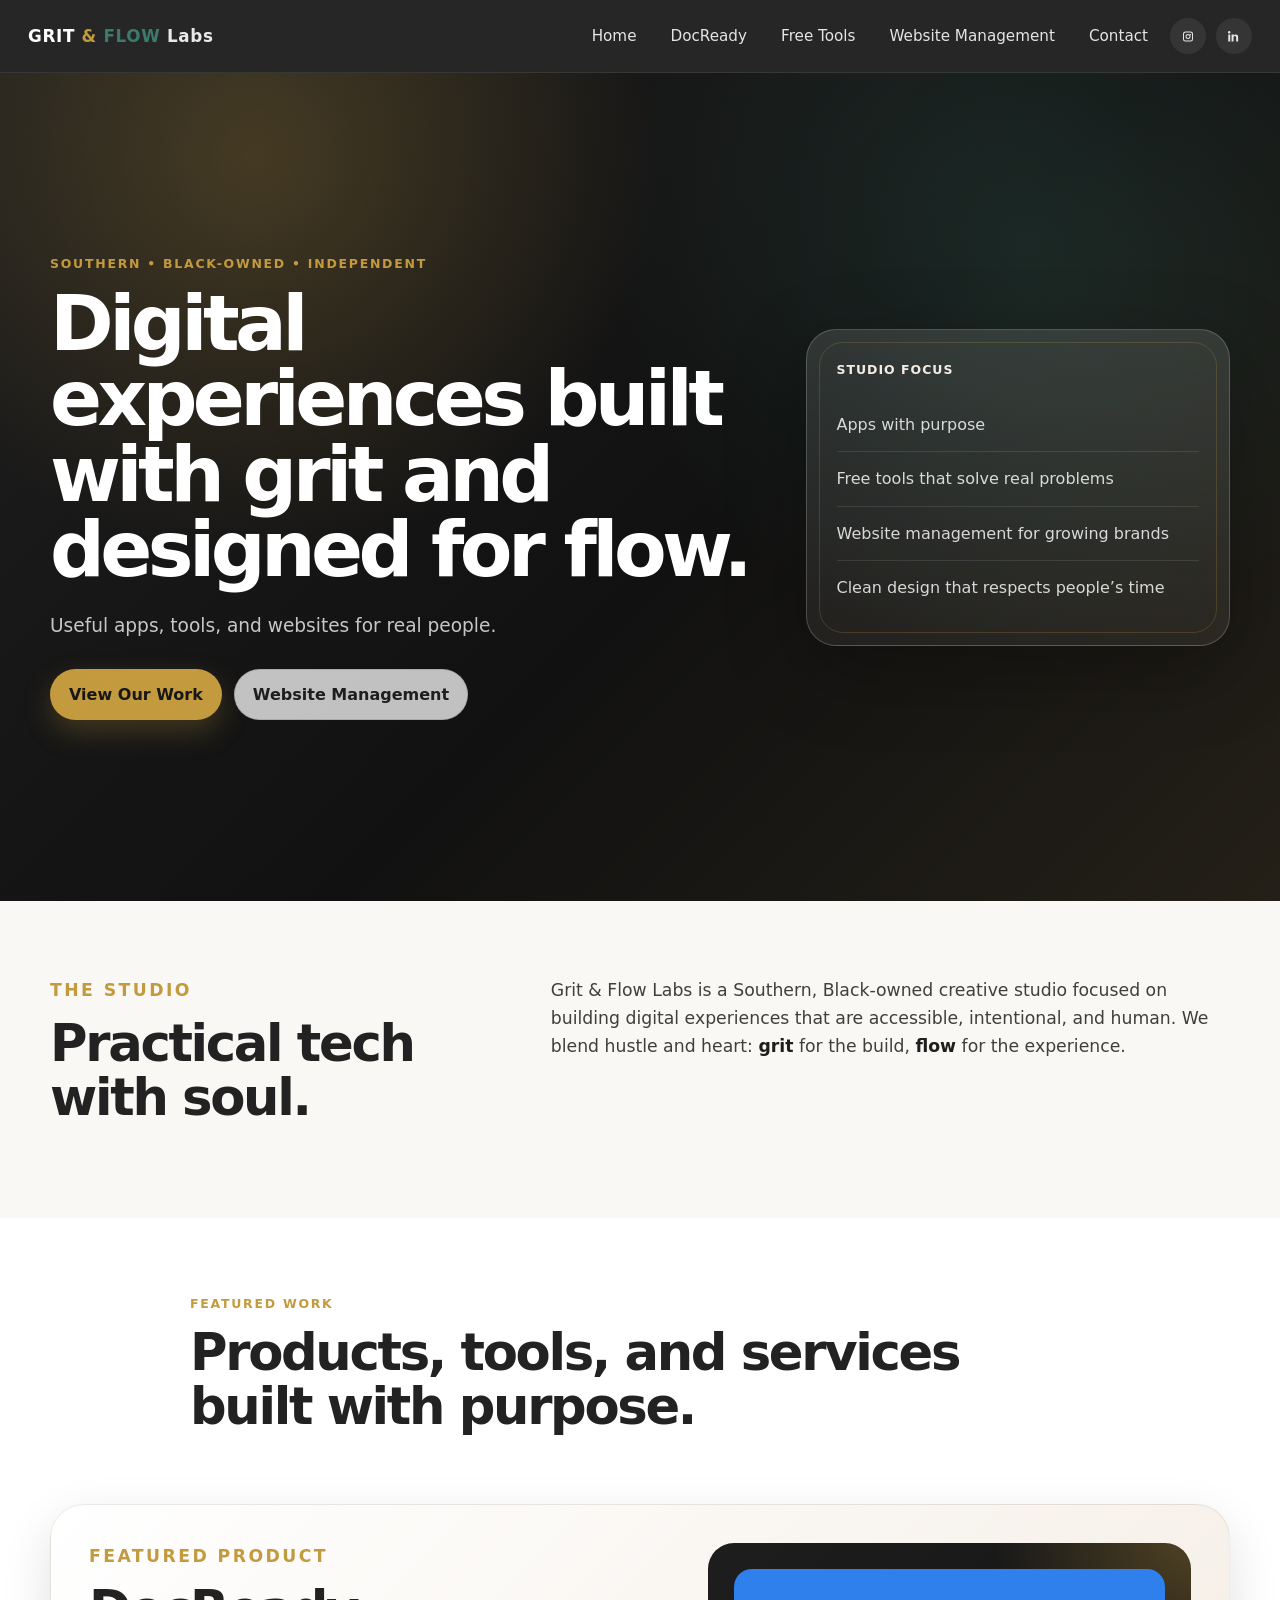
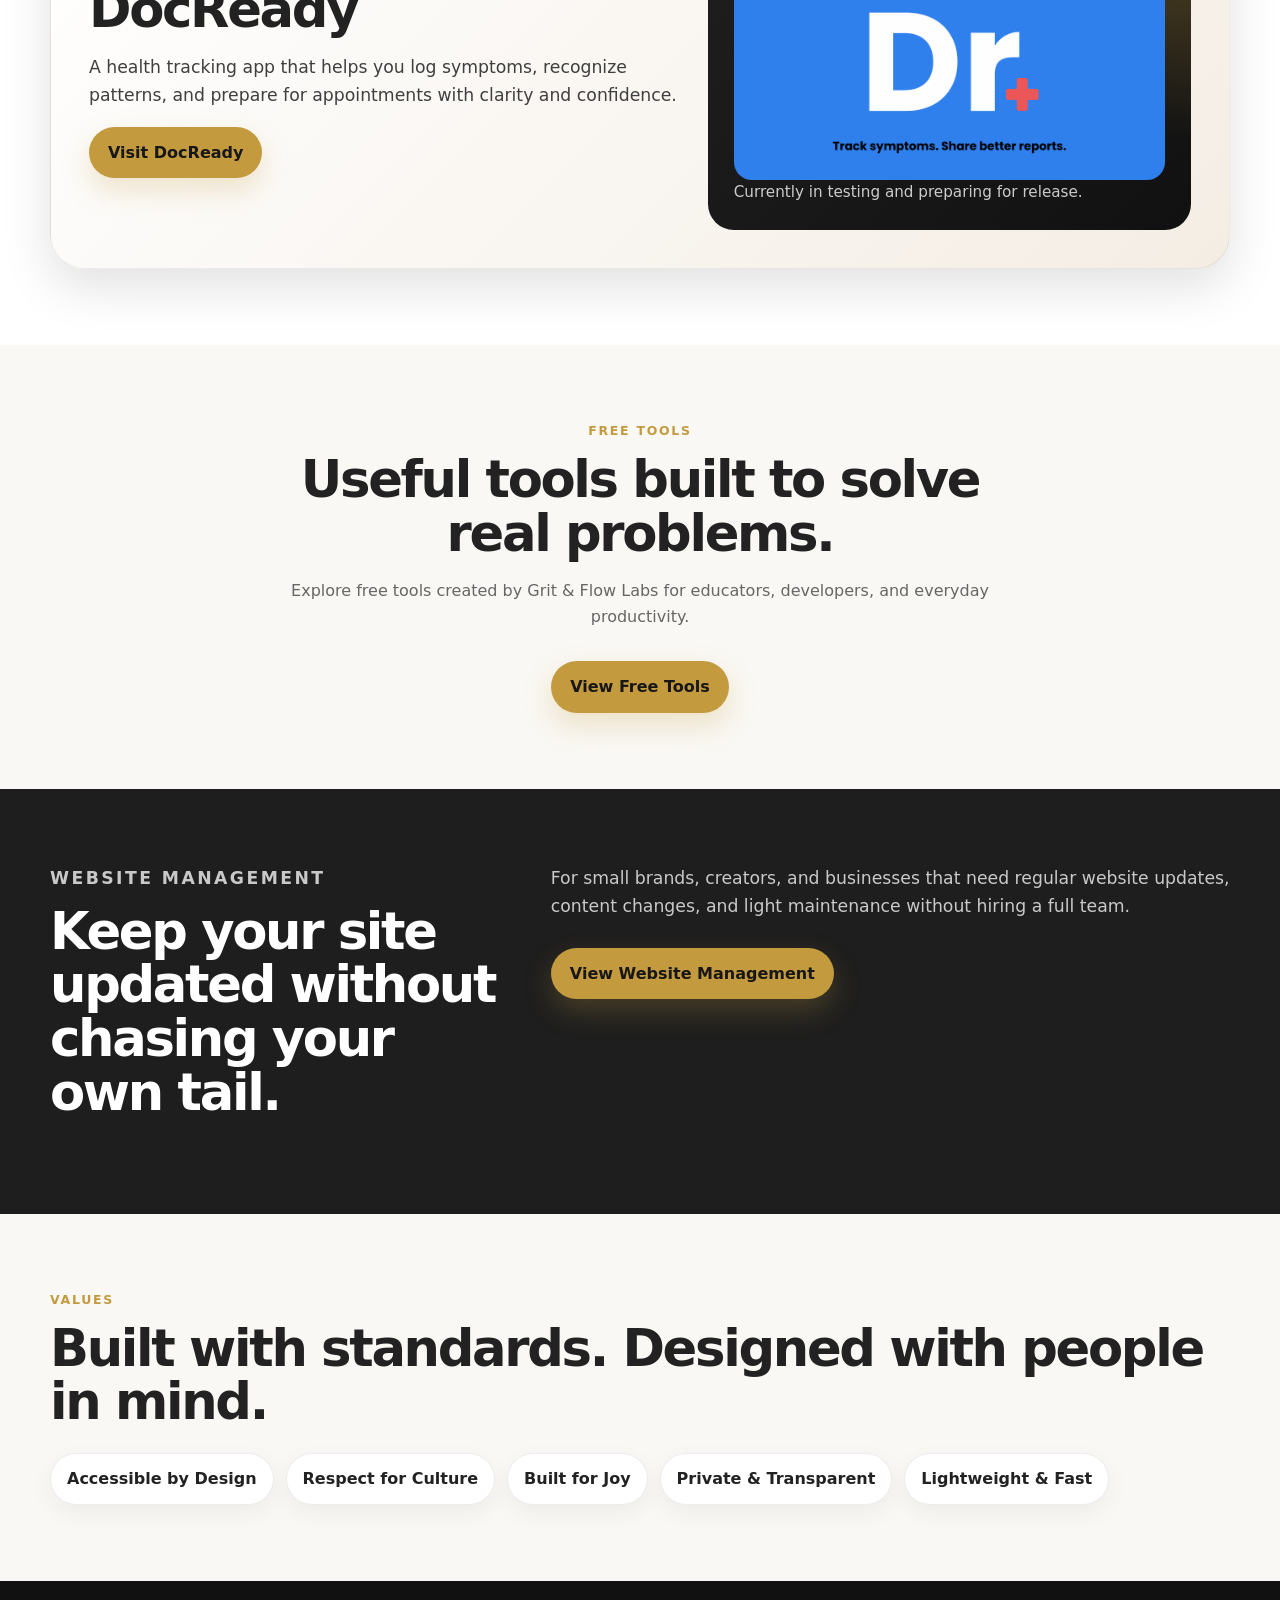
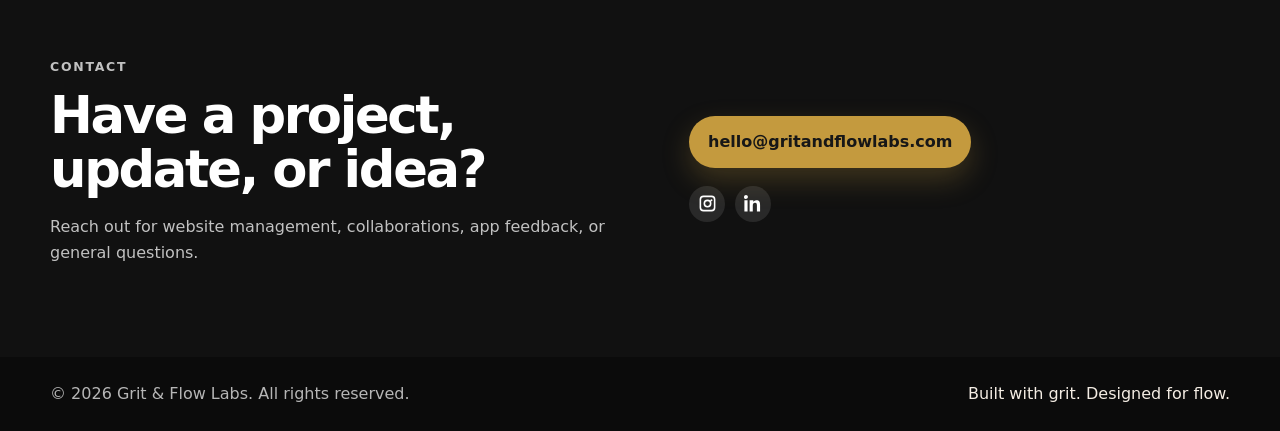
==== commit d6f6274e: "nav to the top" ====
--- a/index.html
+++ b/index.html
@@ -86,8 +86,7 @@
           </h1>
 
           <p class="hero-text">
-            Grit &amp; Flow Labs builds apps, tools, and websites that feel clear,
-            useful, and human.
+            Useful apps, tools, and websites for real people.
           </p>
 
           <div class="actions">
@@ -291,6 +290,14 @@
     </div>
   </footer>
 
+  <button
+  id="backToTop"
+  class="back-to-top"
+  aria-label="Back to top"
+>
+  ↑
+</button>
+
   <script src="script.js"></script>
 </body>
 </html>
--- a/styles.css
+++ b/styles.css
@@ -615,6 +615,8 @@
   }
 }
 
+
+
 /* Values */
 .values{
   background:var(--soft);
@@ -688,6 +690,54 @@
 
 .footer-tag{
   color:var(--cream) !important;
+}
+
+/*back to top*/
+.back-to-top{
+  position:fixed;
+  right:24px;
+  bottom:24px;
+
+  width:48px;
+  height:48px;
+
+  border:none;
+  border-radius:50%;
+
+  background:var(--gold);
+  color:#111;
+
+  font-size:1.25rem;
+  font-weight:700;
+
+  cursor:pointer;
+
+  box-shadow:0 10px 25px rgba(0,0,0,.18);
+
+  opacity:0;
+  visibility:hidden;
+
+  transition:all .25s ease;
+
+  z-index:999;
+}
+
+.back-to-top.show{
+  opacity:1;
+  visibility:visible;
+}
+
+.back-to-top:hover{
+  transform:translateY(-2px);
+}
+
+@media (max-width:640px){
+  .back-to-top{
+    right:16px;
+    bottom:16px;
+    width:44px;
+    height:44px;
+  }
 }
 
 /* Motion */
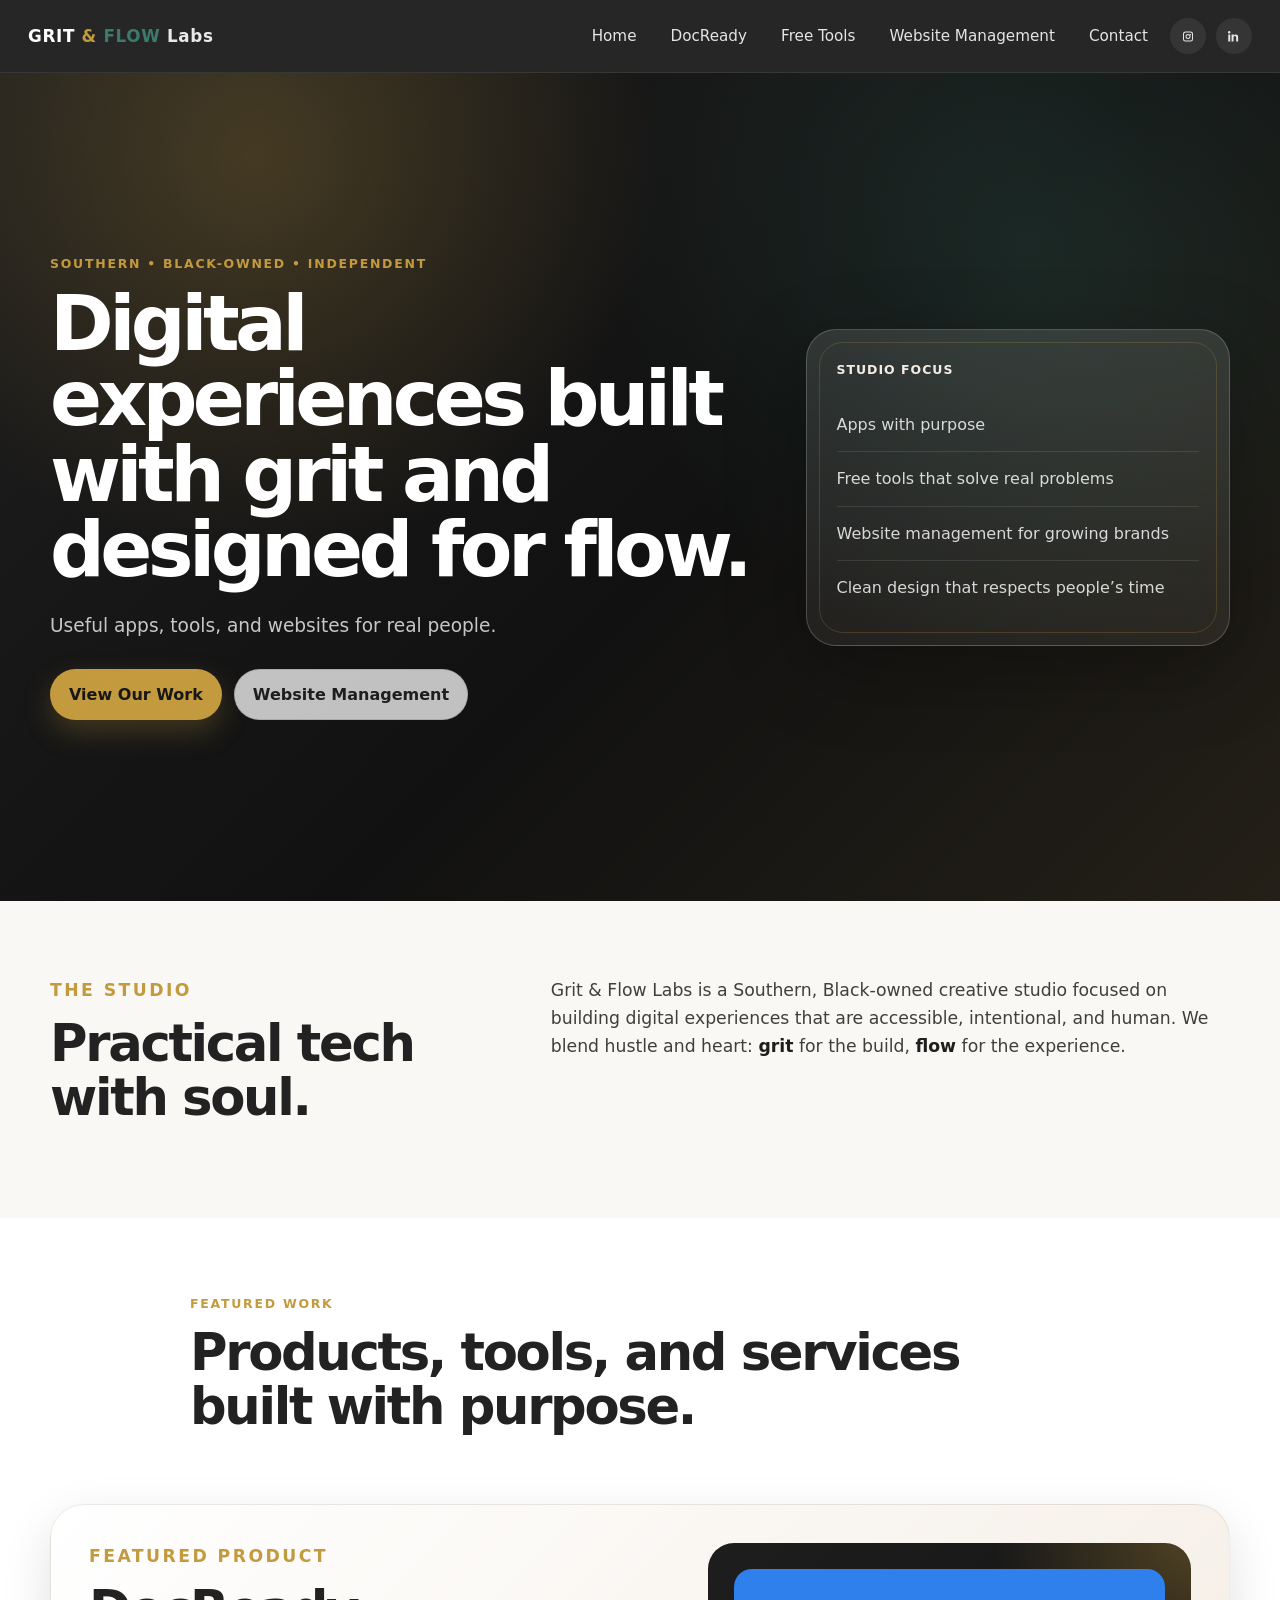
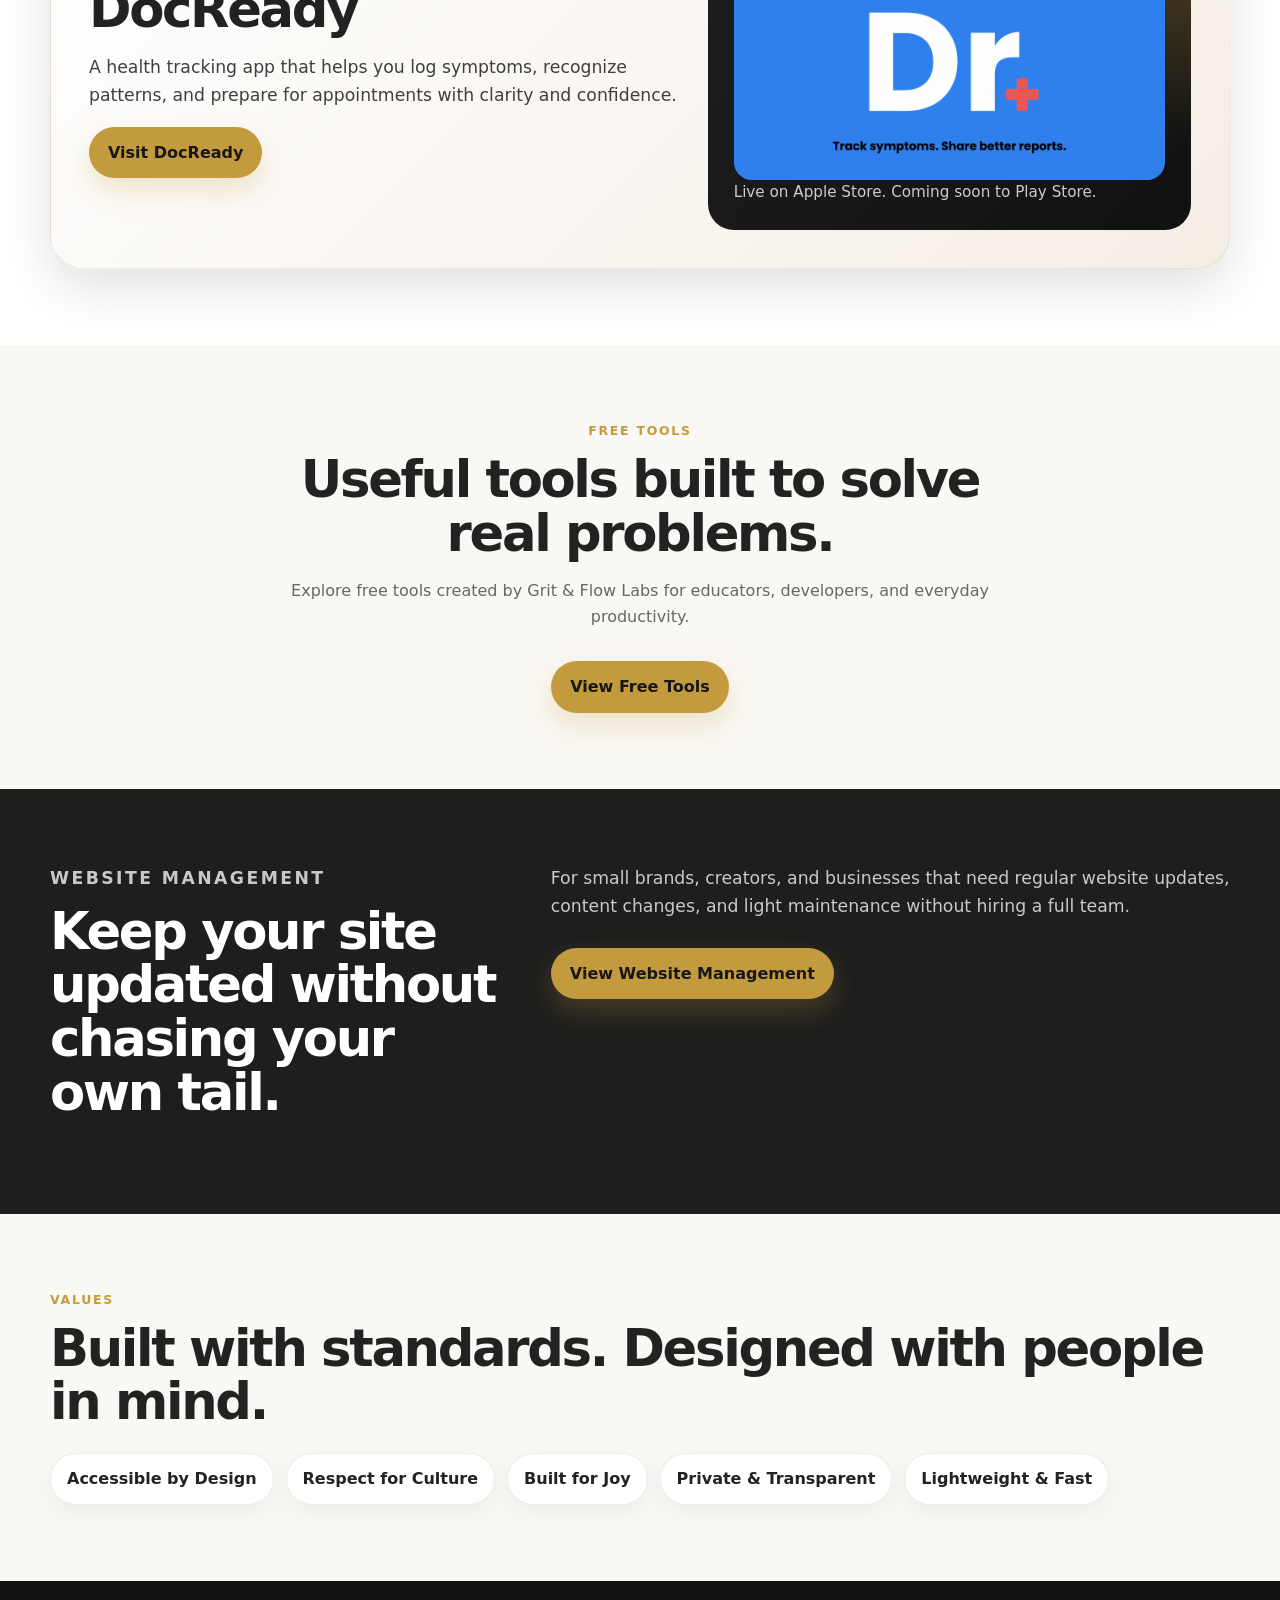
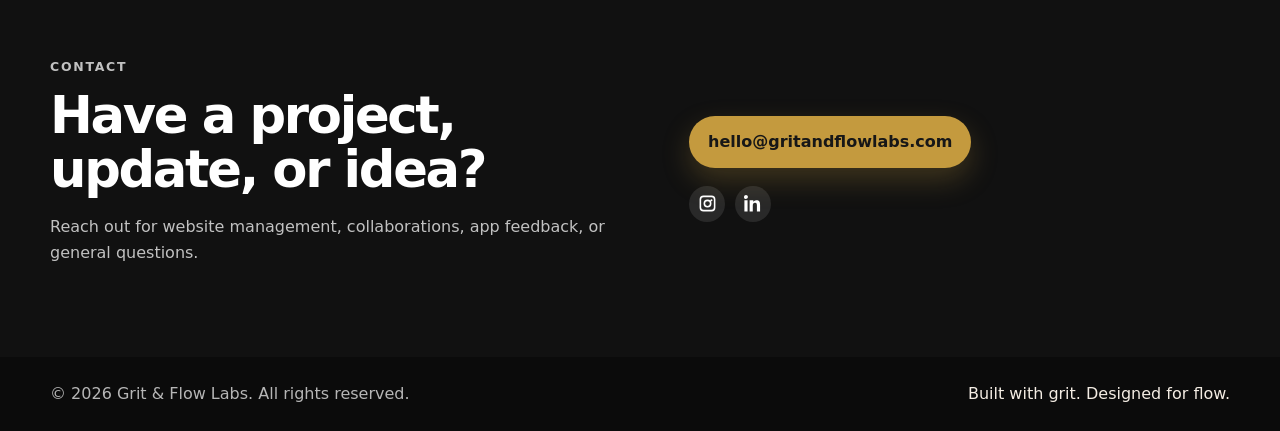
==== commit eed1846b: "updated docready" ====
--- a/index.html
+++ b/index.html
@@ -166,7 +166,7 @@
           />
 
           <p class="feature-status">
-            Currently in testing and preparing for release.
+            Live on Apple Store. Coming soon to Play Store.
           </p>
 
 </div>
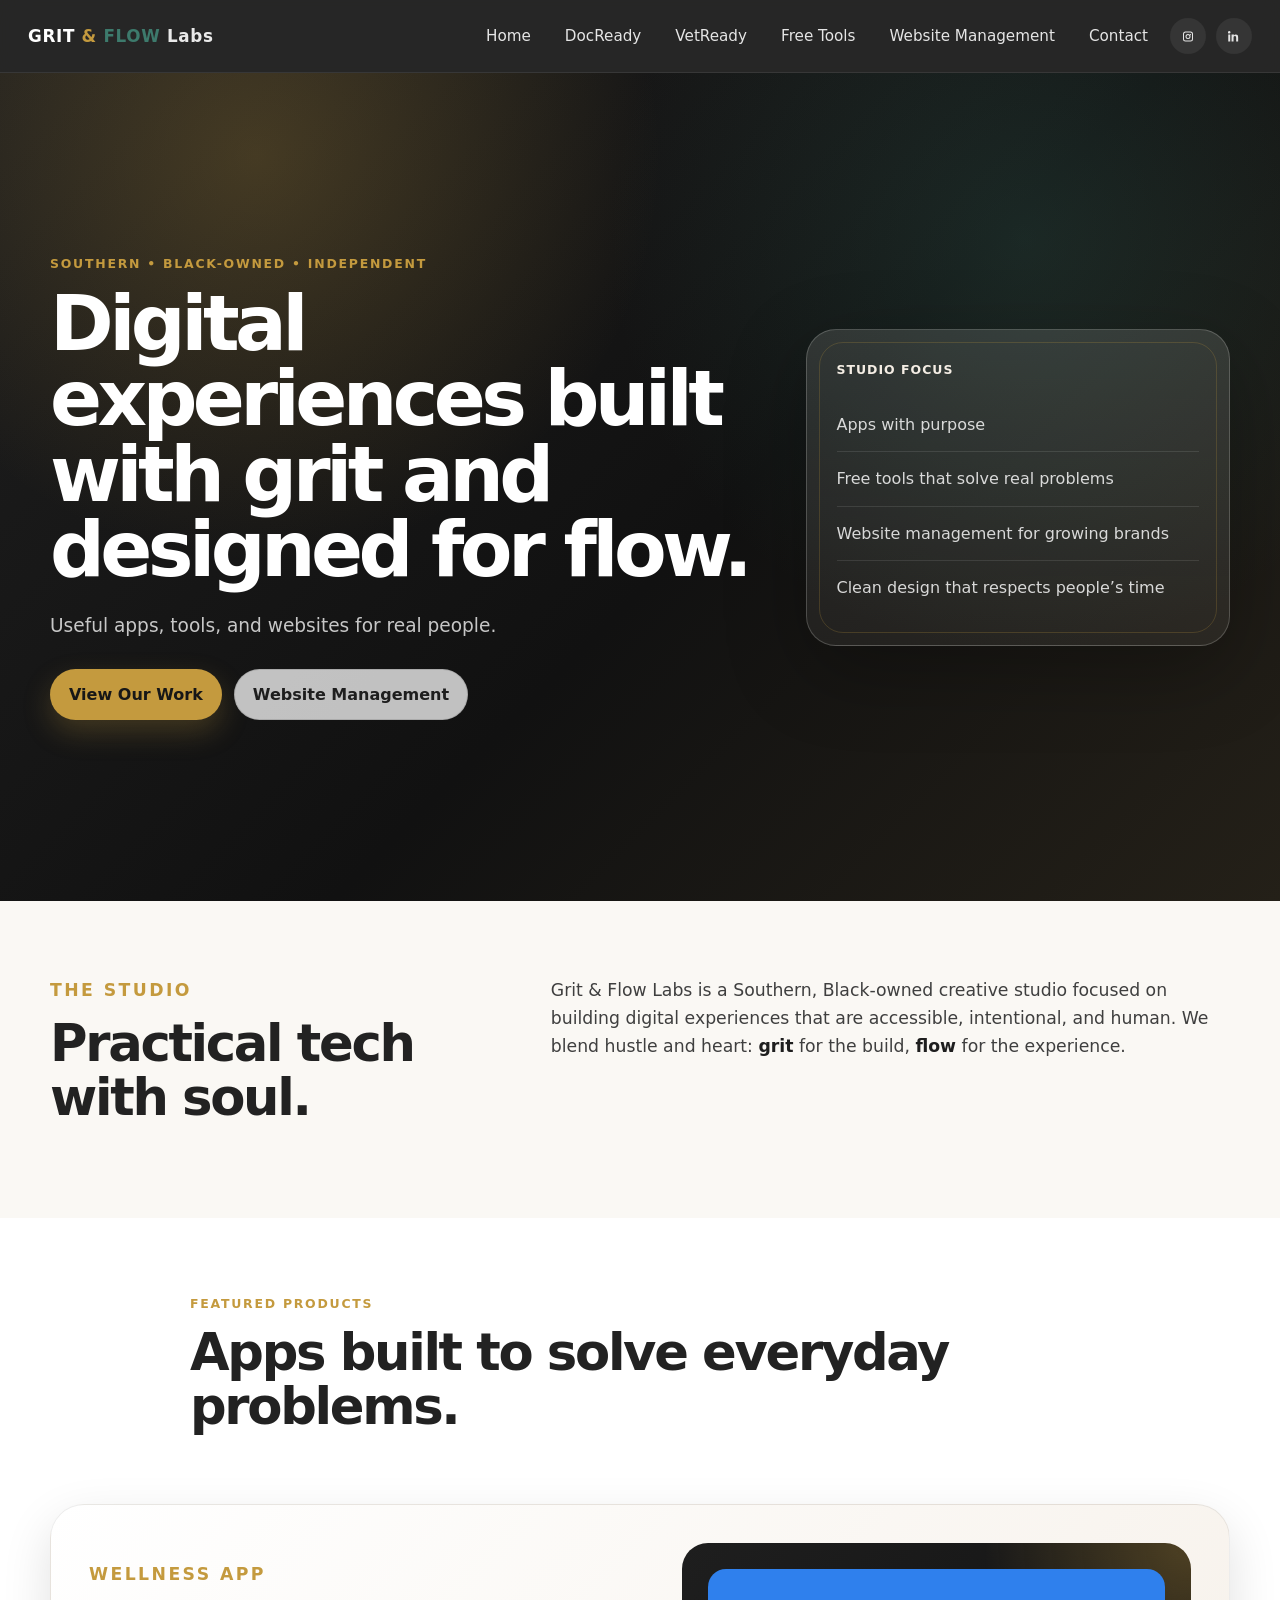
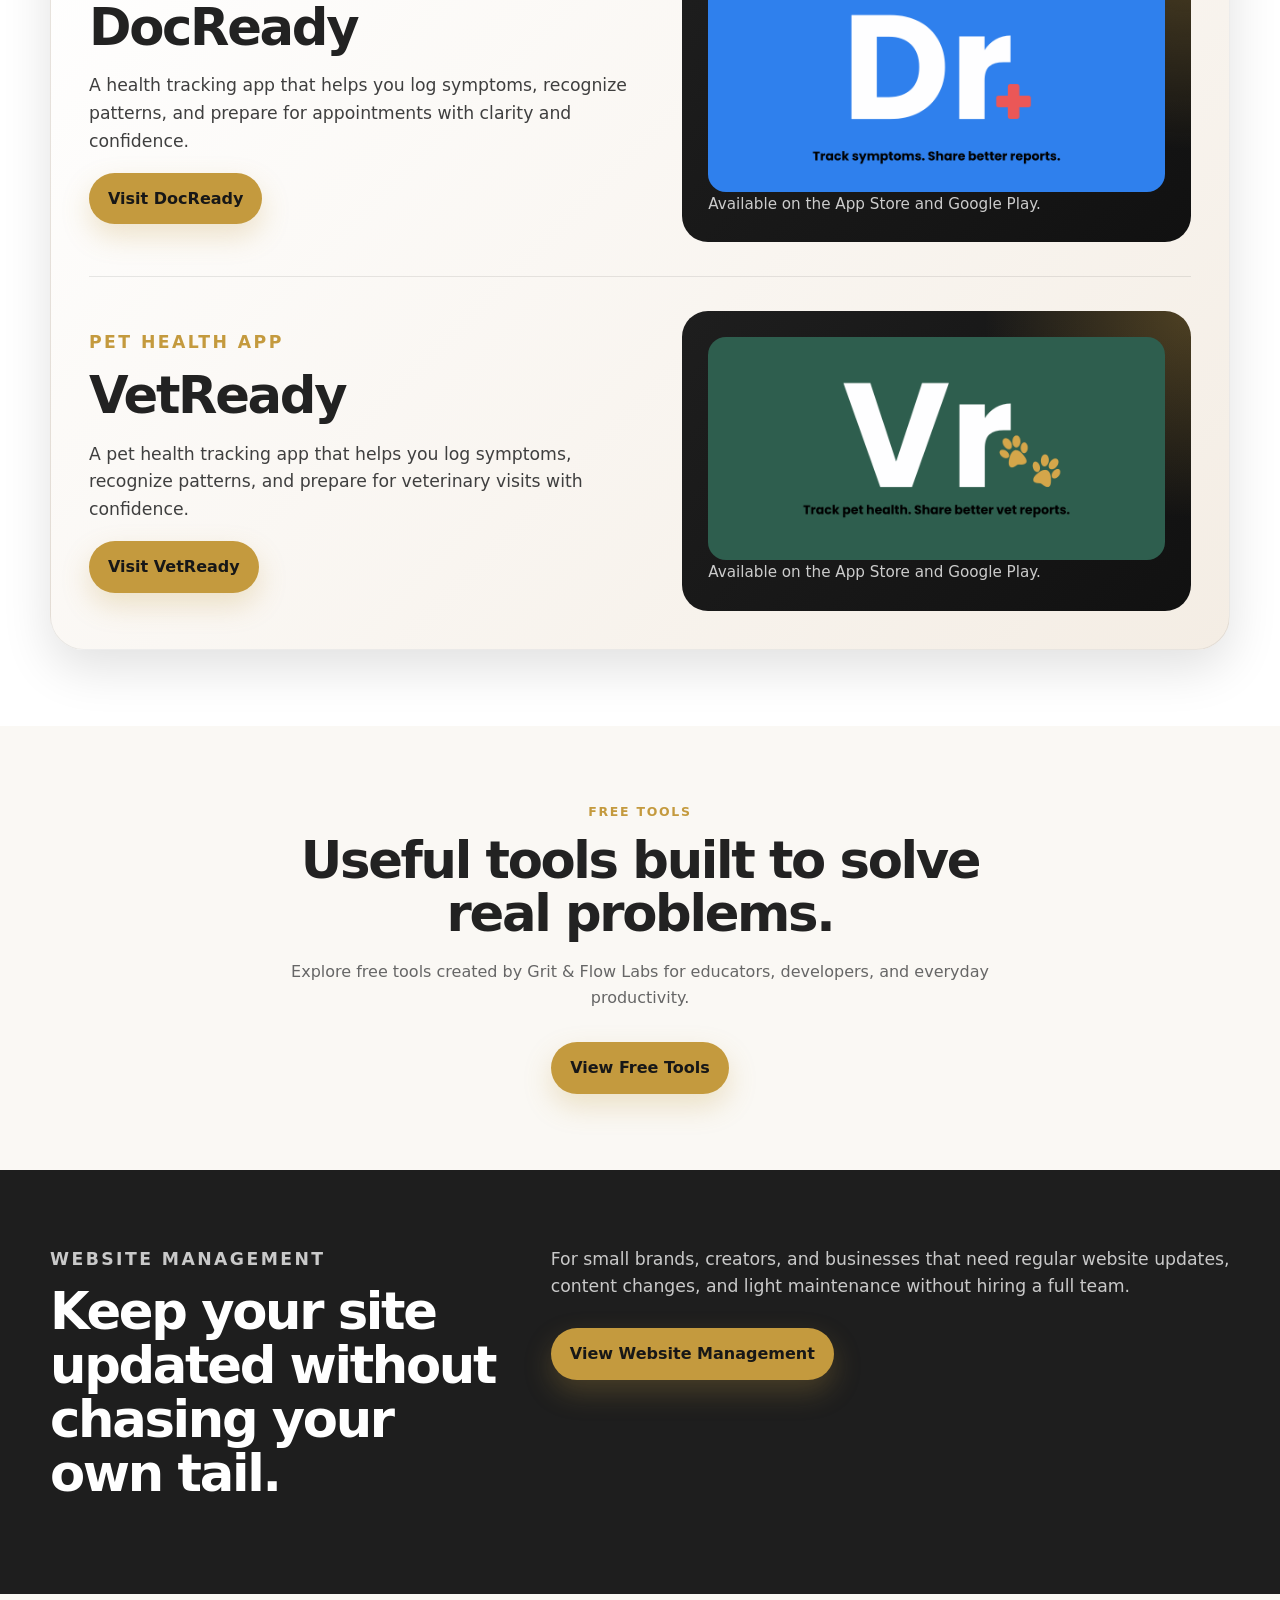
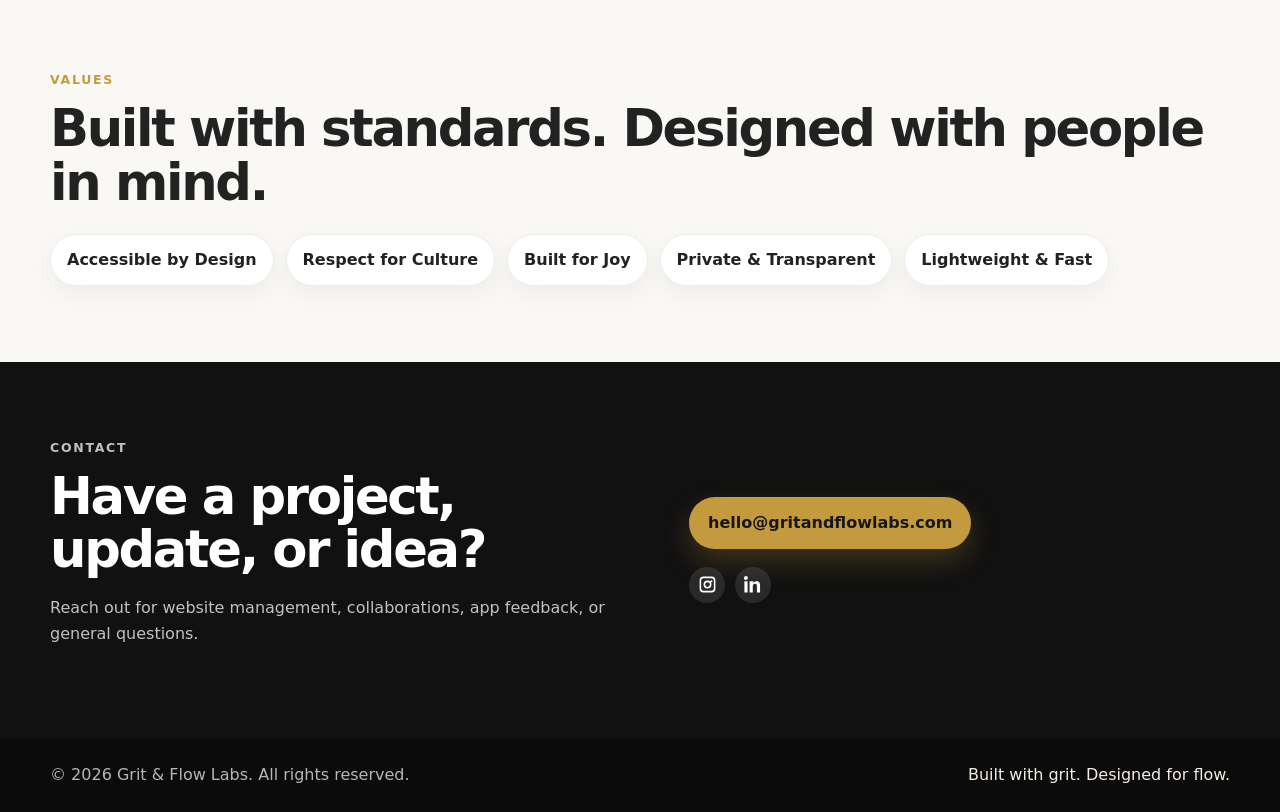
==== commit a1aa113f: "added vetready" ====
--- a/index.html
+++ b/index.html
@@ -4,6 +4,7 @@
   <meta charset="utf-8" />
 
   <meta name="viewport" content="width=device-width, initial-scale=1" />
+  <meta name="google-site-verification" content="lXQeGCzMcwORRXXdTI3H_9_Cq4VjbIh1p4WEnHiQxts" />
 
   <title>Grit & Flow Labs</title>
 
@@ -45,6 +46,7 @@
     <nav id="nav" class="nav">
       <a href="index.html">Home</a>
       <a href="#docready">DocReady</a>
+      <a href="#vetready">VetReady</a>
       <a href="tools.html">Free Tools</a>
       <a href="website-management.html">Website Management</a>
       <a href="#contact">Contact</a>
@@ -126,50 +128,90 @@
       </div>
     </section>
 
-    <section id="work" class="section work-section">
+   <section id="work" class="section work-section">
       <div class="container section-heading">
-        <p class="eyebrow">Featured Work</p>
-        <h2>Products, tools, and services built with purpose.</h2>
-      </div>
-    </section>
-
-    <section id="docready" class="section feature-section">
-      <div class="container feature-card">
-        <div class="feature-content">
-          <p class="eyebrow">Featured Product</p>
-
-          <h2>DocReady</h2>
-
-          <p>
-            A health tracking app that helps you log symptoms, recognize
-            patterns, and prepare for appointments with clarity and confidence.
-          </p>
-
-          <div class="actions">
-            <a
-              class="btn btn-gold"
-              href="https://docready.io"
-              target="_blank"
-              rel="noopener"
-            >
-              Visit DocReady
-            </a>
-          </div>
-        </div>
-
-        <div class="feature-note">
-
-          <img
-            src="docready-feature.png"
-            alt="DocReady Feature Graphic"
-            class="feature-image"
-          />
-
-          <p class="feature-status">
-            Live on Apple Store. Coming soon to Play Store.
-          </p>
-
-</div>
+        <p class="eyebrow">Featured Products</p>
+        <h2>Apps built to solve everyday problems.</h2>
+      </div>
+    </section>
+
+    <section id="products" class="section feature-section">
+      <div class="container feature-card featured-products-card">
+
+        <article id="docready" class="product-feature">
+          <div class="feature-content">
+            <p class="eyebrow">Wellness App</p>
+
+            <h2>DocReady</h2>
+
+            <p>
+              A health tracking app that helps you log symptoms, recognize patterns,
+              and prepare for appointments with clarity and confidence.
+            </p>
+
+            <div class="actions">
+              <a
+                class="btn btn-gold"
+                href="https://docready.io"
+                target="_blank"
+                rel="noopener"
+              >
+                Visit DocReady
+              </a>
+            </div>
+          </div>
+
+          <div class="feature-note">
+            <img
+              src="docready-feature.png"
+              alt="DocReady Feature Graphic"
+              class="feature-image"
+            />
+
+            <p class="feature-status">
+              Available on the App Store and Google Play.
+            </p>
+          </div>
+        </article>
+
+        <article id="vetready" class="product-feature">
+          <div class="feature-content">
+            <p class="eyebrow">Pet Health App</p>
+
+            <h2>VetReady</h2>
+
+            <p>
+              A pet health tracking app that helps you log symptoms, recognize
+              patterns, and prepare for veterinary visits with confidence.
+            </p>
+
+            <div class="actions">
+              <a
+                class="btn btn-gold"
+                href="https://vetready.io/"
+                target="_blank"
+                rel="noopener"
+              >
+                Visit VetReady
+              </a>
+            </div>
+          </div>
+
+          <div class="feature-note">
+            <img
+              src="vetready-feature.png"
+              alt="VetReady Feature Graphic"
+              class="feature-image"
+            />
+
+            <p class="feature-status">
+              Available on the App Store and Google Play.
+            </p>
+          </div>
+        </article>
+
+  </div>
+</section>
       </div>
     </section>
 
--- a/styles.css
+++ b/styles.css
@@ -729,6 +729,31 @@
 
 .back-to-top:hover{
   transform:translateY(-2px);
+}
+
+.featured-products-card{
+  grid-template-columns:1fr;
+  gap:34px;
+}
+
+.product-feature{
+  display:grid;
+  grid-template-columns:1fr .9fr;
+  gap:28px;
+  align-items:center;
+  padding-bottom:34px;
+  border-bottom:1px solid rgba(30,30,30,.1);
+}
+
+.product-feature:last-child{
+  padding-bottom:0;
+  border-bottom:none;
+}
+
+@media (max-width:980px){
+  .product-feature{
+    grid-template-columns:1fr;
+  }
 }
 
 @media (max-width:640px){
